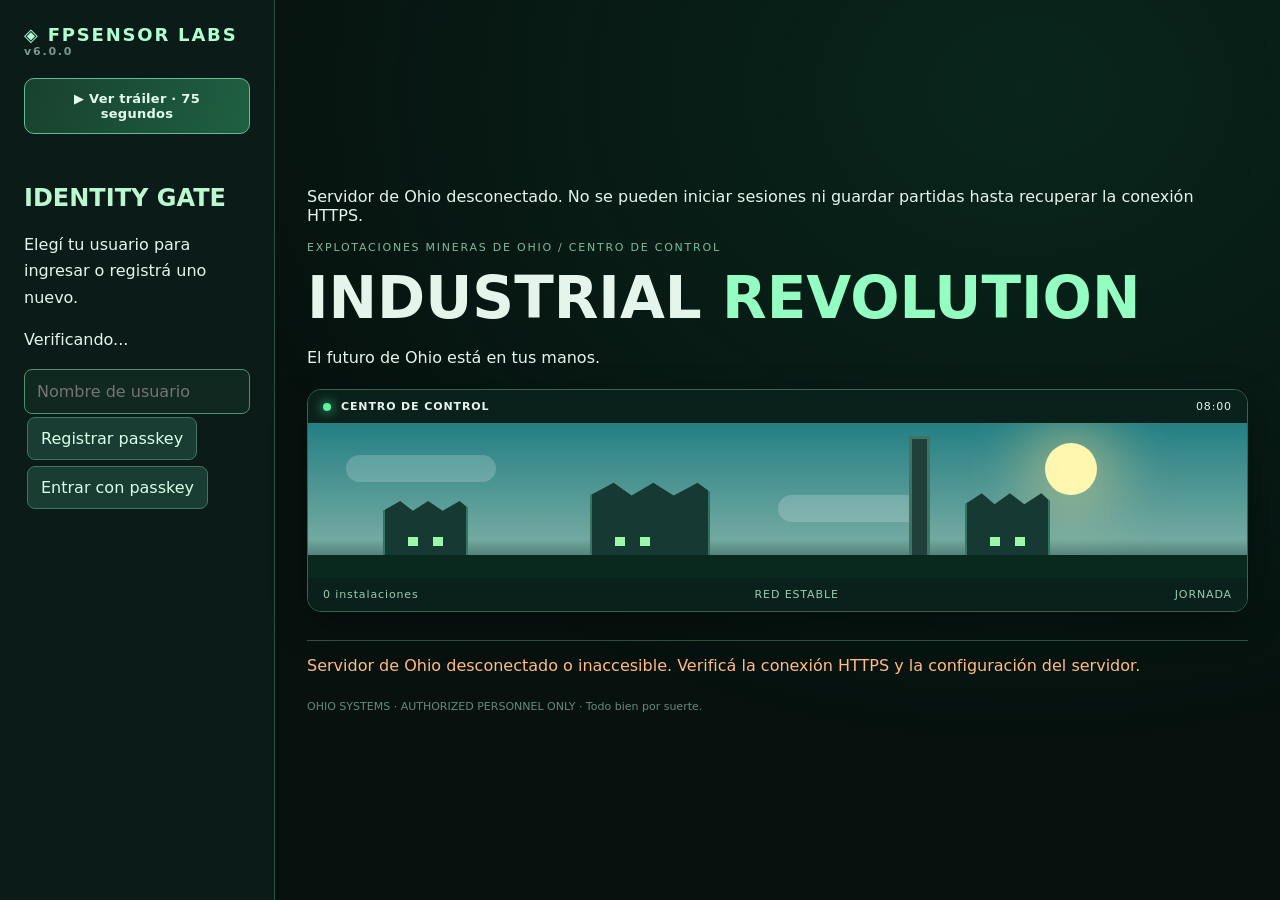
==== assets/index.html @ 799fb661 "web: initial Ohio Ascension GitHub Pages deployment" ====
<!doctype html><html lang="es"><head><meta charset="utf-8"><meta name="viewport" content="width=device-width,initial-scale=1"><title>Operation Ohio · Industrial Revolution</title><link rel="stylesheet" href="/assets/style.css"><link rel="stylesheet" href="/assets/mobile.css"><link rel="icon" href="/assets/favicon.svg" type="image/svg+xml"><link rel="manifest" href="/assets/manifest.webmanifest"><meta name="theme-color" content="#0b1c18"></head><body><header id="mobile-topbar" class="mobile-only"><strong>◈ OHIO</strong><span id="mobile-clock">08:00</span><button type="button" id="mobile-menu-toggle" aria-controls="mobile-drawer" aria-expanded="false">☰ Panel</button></header><div id="mobile-drawer-backdrop" hidden></div><div id="ohio-atmosphere" aria-hidden="true"></div><div class="shell"><aside id="mobile-drawer"><div class="logo">◈ <span id="lab-name" class="lab-name">FPSENSOR LABS</span> <span class="lab-version">v6.0.0</span></div><div class="welcome-actions"><a class="trailer-link" href="/demo">▶ Ver tráiler · 75 segundos</a></div><div id="auth"><h2>IDENTITY GATE</h2><p class="auth-help">Elegí tu usuario para ingresar o registrá uno nuevo.</p><p id="authInfo">Verificando...</p><input id="username" placeholder="Nombre de usuario" autocomplete="username" maxlength="40"><button id="register">Registrar passkey</button><button id="login">Entrar con passkey</button></div><section id="sidebar" hidden><div class="mobile-account-actions"><a href="/demo">▶ Ver tráiler</a></div><h3>ESTADO DE LA COLONIA</h3><div id="stats"></div><h3>RED ELÉCTRICA</h3><div class="meter"><div id="powerFill"></div></div><p id="power"></p><h3>CONTROL DE OPERACIONES</h3><button class="full" id="audio-toggle" type="button">Activar música</button><label class="audio-label" for="music-volume">Volumen de música <output id="music-volume-value">50%</output></label><input id="music-volume" type="range" min="0" max="100" value="50" step="1" aria-label="Volumen de música"><button class="full" data-action="rest">Descansar · 90 créditos</button><button class="full" id="restart">Reiniciar campaña</button><div class="micro">Partidas JSON firmadas · SQLite para autenticación · sesión protegida por passkey</div><button id="mobile-logout" class="danger-logout" type="button">Cerrar sesión</button></section><button id="logout" class="desktop-logout danger-logout" type="button" hidden>Cerrar sesión</button></aside><main id="main"><div id="server-connection-banner" role="alert" hidden>Servidor de Ohio desconectado. No se pueden iniciar sesiones ni guardar partidas hasta recuperar la conexión HTTPS.</div><section id="mobile-resource-strip" class="mobile-only" aria-label="Recursos principales"><div><small>CRÉDITOS</small><strong id="m-credits">—</strong></div><div><small>MADERA</small><strong id="m-wood">—</strong></div><div><small>MINERAL</small><strong id="m-ore">—</strong></div></section><div class="hero"><div class="eyebrow">EXPLOTACIONES MINERAS DE OHIO / CENTRO DE CONTROL</div><h1>INDUSTRIAL <em>REVOLUTION</em></h1><p id="summary">El futuro de Ohio está en tus manos.</p><div id="live-console"></div></div><div id="game" hidden><nav class="tabs"><button data-tab="map" class="active">Mapa</button><button data-tab="operations">Operaciones</button><button data-tab="projects">Construcción</button><button data-tab="contracts">Contratos</button><button data-tab="environment">Medioambiente</button><button data-tab="world">Red mundial</button><button data-tab="space">Espacio</button><button data-tab="enterprise">Empresa y Justicia</button><button data-tab="energy">Energía v6</button><button data-tab="logs">Registro</button></nav><div id="event"></div><div class="view" id="map"></div><div class="view" id="operations" hidden></div><div class="view" id="projects" hidden></div><div class="view" id="contracts" hidden></div><div class="view" id="environment" hidden></div><div class="view" id="world" hidden></div><div class="view" id="space" hidden></div><div class="view" id="enterprise" hidden></div><div class="view" id="energy" hidden></div><div class="view" id="logs" hidden></div></div><div id="message" role="status" aria-live="polite"></div><footer>OHIO SYSTEMS · AUTHORIZED PERSONNEL ONLY · Todo bien por suerte.</footer></main></div><nav id="mobile-bottom-nav" class="mobile-only" aria-label="Navegación móvil" hidden><button type="button" data-mobile-tab="map">⌖<span>Mapa</span></button><button type="button" data-mobile-tab="projects">▤<span>Industria</span></button><button type="button" data-mobile-tab="energy">ϟ<span>Energía</span></button><button type="button" data-mobile-tab="space">✦<span>Espacio</span></button><button type="button" id="mobile-more">☷<span>Más</span></button></nav><script src="/assets/views/world.js" defer></script><script src="/assets/views/space.js" defer></script><script src="/assets/views/enterprise.js" defer></script><script src="/assets/views/energy.js" defer></script><script src="/assets/audio.js" defer></script><script src="/assets/ambience.js" defer></script><script src="/assets/render.js" defer></script><script src="/assets/progression.js" defer></script><script src="/assets/mobile.js" defer></script><script src="/assets/ohio-config.js" defer></script><script src="/assets/app.js" defer></script><script src="/assets/pwa.js" defer></script></body></html>
---- assets/style.css ----
:root{font-family:Consolas,"Cascadia Code",system-ui,sans-serif;color:#e6f5ec;background:#07120f}*{box-sizing:border-box}body{margin:0}.shell{min-height:100vh;display:grid;grid-template-columns:275px minmax(0,1fr)}aside{background:#0b1c18;border-right:1px solid #2c5042;padding:24px;display:flex;flex-direction:column;gap:16px}.logo{font-size:18px;color:#afffd2;font-weight:800;letter-spacing:.1em}.logo span{display:block;font-size:11px;color:#749b8d}.micro,footer{font-size:11px;color:#648a7b;margin-top:20px}main{padding:32px;max-width:1450px;width:100%;margin:auto}.hero{border-bottom:1px solid #315442;padding:16px 0 28px}.eyebrow{font-size:11px;letter-spacing:.16em;color:#7abc9b}h1{font-size:clamp(30px,5vw,58px);line-height:1.05;margin:14px 0}h1 em{font-style:normal;color:#94fec2}h2{color:#bbf8d1}h3{font-size:12px;letter-spacing:.12em;color:#7db89b;margin:18px 0 10px}p{line-height:1.65}button,input{font:inherit}button{background:#193d32;color:#d8ffe8;border:1px solid #407760;border-radius:8px;padding:11px 13px;cursor:pointer;margin:3px}button:hover{background:#2b5b47}button:disabled{opacity:.38;cursor:not-allowed}input{padding:12px;color:white;background:#102820;border:1px solid #4d9270;border-radius:8px;width:100%}.full{width:100%;text-align:left}.tabs{display:flex;gap:5px;flex-wrap:wrap;margin:20px 0}.tabs button.active{background:#429168;color:#08180f}.grid{display:grid;grid-template-columns:repeat(auto-fit,minmax(230px,1fr));gap:14px}.card{background:#0c221b;border:1px solid #2a5541;border-radius:12px;padding:18px}.card h2{font-size:17px;margin:0 0 9px}.card p{font-size:13px;color:#accbb8}.card .meta{font-size:12px;color:#89b5a0}.card button{display:block;width:100%;margin:12px 0 0}.locked{opacity:.5}.pill{display:inline-block;border:1px solid #477b5e;padding:4px 8px;margin:4px;border-radius:6px;font-size:12px}.meter{height:12px;background:#2f3033;border-radius:8px;overflow:hidden}.meter div{height:100%;background:#75d5a0;width:0}.stat{display:flex;justify-content:space-between;border-bottom:1px dotted #3b5b4b;padding:7px 0;font-size:13px}.stat strong{color:#baffd5}.event{background:linear-gradient(135deg,#352319,#131d1a);border:1px solid #a47341;border-radius:12px;padding:20px;margin:18px 0}.event h2{color:#ffd193}.event button{border-color:#b48c57;background:#443020}#message{color:#ffbc83;min-height:24px;margin:15px 0}.log{padding:8px 12px;border-left:2px solid #518a69;margin:7px 0;background:#10251d;font-size:13px}.select{font-weight:bold;color:#98ffc1}@media(max-width:800px){.shell{display:block}aside{border-right:none;border-bottom:1px solid #2c5042}main{padding:17px}}

/* Ohio world atmosphere: fixed number of purely decorative elements. */
body{transition:background-color 1.5s ease}
#ohio-atmosphere{position:fixed;inset:0;z-index:-1;pointer-events:none;background:radial-gradient(ellipse at 80% 10%,rgba(16,100,69,.24),transparent 57%);transition:background 2s}
:root[data-phase="night"] #ohio-atmosphere{background:radial-gradient(ellipse at 78% 8%,rgba(35,57,107,.34),transparent 62%)}
:root[data-phase="dusk"] #ohio-atmosphere{background:radial-gradient(ellipse at 80% 9%,rgba(193,95,34,.2),transparent 60%)}
:root[data-phase="dawn"] #ohio-atmosphere{background:radial-gradient(ellipse at 80% 9%,rgba(130,116,65,.22),transparent 60%)}
.hero{position:relative}
#live-console{border:1px solid #39654b;border-radius:14px;margin-top:18px;overflow:hidden;background:#081a16;box-shadow:0 12px 36px #0005}
.live-heading,.live-readouts{display:flex;align-items:center;justify-content:space-between;gap:10px;padding:10px 15px;font-size:11px;letter-spacing:.08em;background:#0a201a}
.live-heading b{flex:1}.signal{width:8px;height:8px;background:#5df4a0;border-radius:50%;box-shadow:0 0 12px #5df4a0;animation:signalPulse 2.8s infinite}
@keyframes signalPulse{50%{opacity:.45;box-shadow:0 0 2px #5df4a0}}
.industrial-sky{position:relative;height:155px;overflow:hidden;background:linear-gradient(180deg,#247f84,#72a9a0 75%,#254b41);transition:background 1.6s}
:root[data-phase="night"] .industrial-sky{background:linear-gradient(180deg,#061229,#12304c 75%,#152a33)}
:root[data-phase="dusk"] .industrial-sky{background:linear-gradient(180deg,#42446f,#c17c53 75%,#394136)}
:root[data-phase="dawn"] .industrial-sky{background:linear-gradient(180deg,#344d70,#ac9e78 75%,#364b41)}
.sun,.moon{position:absolute;right:16%;top:13%;width:52px;height:52px;border-radius:50%;background:#fff7af;box-shadow:0 0 60px 22px #ffdf8a70;transition:opacity 1.5s,transform 1.5s}
.moon{background:#dbe9ff;box-shadow:0 0 30px #b6ceef65;opacity:0;transform:translateY(45px)}
:root[data-phase="night"] .sun{opacity:0;transform:translateY(50px)}
:root[data-phase="night"] .moon{opacity:1;transform:translateY(0)}
.cloud{position:absolute;width:150px;height:27px;border-radius:40px;background:#ffffff30;top:32px;animation:cloudDrift 32s linear infinite}
.cloud-a{left:4%}.cloud-b{left:50%;top:72px;animation-duration:43s}
@keyframes cloudDrift{50%{transform:translateX(85px)}}
.terrain{position:absolute;bottom:0;width:100%;height:23px;background:#09291f}
.plant{position:absolute;bottom:17px;width:85px;height:69px;background:#163a33;border:2px solid #367563;clip-path:polygon(0 27%,20% 13%,35% 27%,53% 13%,70% 27%,90% 13%,100% 23%,100% 100%,0 100%)}
.plant i{position:absolute;bottom:13px;left:23px;width:10px;height:9px;background:#9af8a9;box-shadow:25px 0 #9af8a9}
.p1{left:8%}.p2{left:30%;height:90px;width:120px}.p3{right:21%;height:78px}
:root[data-phase="night"] .plant i{background:#ffe2a2;box-shadow:25px 0 #ffe2a2}
.stack{position:absolute;bottom:18px;left:64%;height:124px;width:21px;background:#214039;border:3px solid #3e7465}
.smoke{position:absolute;bottom:139px;left:64%;height:15px;width:21px;background:#d7e8e675;border-radius:50%;filter:blur(5px);opacity:var(--factory-intensity,0);animation:smokeRise 4s linear infinite}
@keyframes smokeRise{to{transform:translate(45px,-80px) scale(3);opacity:0}}
.crane{position:absolute;bottom:40px;right:7%;width:8px;height:104px;background:#a98c59;opacity:var(--factory-intensity,0)}
.crane:before{content:"";position:absolute;top:4px;right:-8px;width:110px;height:5px;background:#c7a569;transform-origin:right;animation:craneMove 10s ease-in-out infinite alternate}
@keyframes craneMove{to{transform:rotate(-7deg)}}
.live-readouts{flex-wrap:wrap;color:#97ccb1}
#live-console:not(.industrial-active) .smoke,#live-console:not(.industrial-active) .crane{animation-play-state:paused;opacity:0}
#live-console.has-outage{border-color:#ed925d;box-shadow:0 0 0 1px #ed925d80,0 0 30px #ec703533}
#live-console.has-outage .signal{background:#ff745a;box-shadow:0 0 14px #ff745a;animation:alertBlink .7s infinite}
#live-console.has-outage .plant i{animation:alertBlink 1.3s steps(2,end) infinite}
@keyframes alertBlink{50%{opacity:.08}}
.ohio-toast{position:fixed;bottom:24px;right:24px;z-index:30;max-width:min(420px,calc(100vw - 48px));background:#12372b;border:1px solid #4f9d78;color:#d6ffe7;padding:15px 18px;border-radius:12px;box-shadow:0 18px 50px #0009;opacity:0;transform:translateY(18px);pointer-events:none;transition:opacity .25s,transform .25s;font-size:13px}
.ohio-toast.visible{opacity:1;transform:translateY(0)}
.ohio-toast.emergency{background:#3d211c;border-color:#ed925d;color:#ffe2d1}
.tabs button{transition:transform .17s,background .22s,border-color .22s}.tabs button:hover:not(:disabled){transform:translateY(-2px)}
.card{transition:border-color .2s,transform .2s,box-shadow .2s}
.card:hover{border-color:#4d9270;transform:translateY(-2px);box-shadow:0 12px 27px #0004}
button:active:not(:disabled){transform:scale(.97)}
.view:not([hidden])>.grid,.view:not([hidden])>.card{animation:riseIn .35s ease both}
@keyframes riseIn{from{opacity:.4;transform:translateY(9px)}to{opacity:1;transform:none}}
@media(prefers-reduced-motion:reduce){*,*::before,*::after{animation-duration:.01ms!important;animation-iteration-count:1!important;transition-duration:.01ms!important}}
@media(max-width:800px){.industrial-sky{height:115px}.live-readouts{font-size:10px}.ohio-toast{bottom:12px;right:12px}}

/* Guided showcase shares normal game UI; emphasis never alters gameplay. */
.demo-focus{outline:2px solid #a6ffca!important;outline-offset:2px;box-shadow:0 0 34px #58f2a653!important;animation:demoFocus .8s ease both}
@keyframes demoFocus{0%{filter:brightness(1);transform:scale(.985)}50%{filter:brightness(1.28);transform:scale(1.018)}100%{filter:brightness(1.07);transform:scale(1)}}

/* State-aware emergency palette: mild deficits amber, major deficits red. */
:root[data-severity="warning"]{--alert-accent:#f3a849}
:root[data-severity="critical"]{--alert-accent:#ed4858}
:root[data-severity="warning"] aside,:root[data-severity="warning"] .hero,:root[data-severity="warning"] #live-console{border-color:#bc7f38}
:root[data-severity="critical"] aside,:root[data-severity="critical"] .hero,:root[data-severity="critical"] #live-console{border-color:#b83342}
:root[data-severity="warning"] .logo,:root[data-severity="warning"] h1 em,:root[data-severity="warning"] .tabs button.active,:root[data-severity="warning"] .signal{color:#ffc06f}
:root[data-severity="critical"] .logo,:root[data-severity="critical"] h1 em,:root[data-severity="critical"] .tabs button.active,:root[data-severity="critical"] .signal{color:#ff8390}
:root[data-severity="warning"] .tabs button.active{background:#955c21;color:#fff}
:root[data-severity="critical"] .tabs button.active{background:#922a3d;color:#fff}
:root[data-severity="warning"] #ohio-atmosphere{background:radial-gradient(ellipse at 80% 10%,#b4773038,transparent 65%)}
:root[data-severity="critical"] #ohio-atmosphere{background:radial-gradient(ellipse at 80% 10%,#bd253d44,transparent 65%)}
:root[data-severity="critical"] .live-heading{background:#401820}
:root[data-severity="warning"] .live-heading{background:#402b17}
:root[data-severity="critical"] #live-console .industrial-sky{filter:sepia(.45) hue-rotate(290deg)}
:root[data-severity="warning"] #live-console .industrial-sky{filter:sepia(.4)}

/* Independent music fader, keyboard-accessible and compact. */
.audio-label{display:flex;justify-content:space-between;align-items:center;font-size:12px;color:#9fd9b7;margin:0 3px}
#music-volume{width:100%;max-width:100%;height:6px;padding:0;margin:10px 0 15px;accent-color:#7df4ae;cursor:pointer;background:transparent}

/* Mobile-first layout for installable Ohio PWA. */
@media(max-width:700px){.shell{display:flex;flex-direction:column;min-width:0}aside{width:100%;padding:12px 15px;gap:8px}main{min-width:0;max-width:100%;padding:12px 14px}.hero{padding:5px 0 15px}.hero h1{font-size:clamp(27px,8vw,44px)}.tabs{flex-wrap:nowrap;overflow-x:auto;scrollbar-width:none;padding-bottom:7px;overscroll-behavior-x:contain}.tabs::-webkit-scrollbar{display:none}.tabs button{flex:none;white-space:nowrap;font-size:12px;padding:10px 11px}.grid{grid-template-columns:minmax(0,1fr)}.card{padding:13px;overflow-wrap:anywhere}button{touch-action:manipulation;min-height:42px}.logo span{display:inline;margin-left:6px}#sidebar{display:grid;grid-template-columns:repeat(2,minmax(0,1fr));gap:6px 12px}#sidebar h3{grid-column:1/-1;margin:6px 0}#stats,#power,.meter,.audio-label,#music-volume,.micro{grid-column:1/-1}#sidebar .full{width:100%}}

/* Never reveal signed-in control containers just because a mobile display rule wins specificity. */
[hidden]{display:none!important}
.welcome-actions{margin:4px 0 14px}
.trailer-link{display:block;padding:12px 14px;border:1px solid #62bd92;border-radius:10px;background:linear-gradient(110deg,#18412e,#1f6042);color:#e4ffee;font-size:13px;font-weight:750;letter-spacing:.02em;text-decoration:none;text-align:center}
.trailer-link:hover,.trailer-link:focus-visible{background:#2f7652;outline:2px solid #93f7c0;outline-offset:2px}
@media(max-width:700px){
 .shell{gap:0}
 aside{padding:14px 18px}
 .logo{font-size:17px}
 .welcome-actions{margin:7px 0}
 #auth{display:grid;gap:9px;grid-template-columns:minmax(0,1fr) minmax(0,1fr)}
 #auth h2,#auth p,#auth input{grid-column:1/-1}
 #auth h2{font-size:17px;margin:8px 0 0}
 #auth p{font-size:13px;margin:0}
 #auth button{margin:0;width:100%;font-size:12px;padding:8px}
 #auth input{font-size:14px}
 #sidebar{grid-template-columns:repeat(2,minmax(0,1fr));gap:5px 9px}
 #sidebar .stat{font-size:11px;padding:5px 0}
 #sidebar h3{font-size:10px;letter-spacing:.06em}
 #sidebar .full{font-size:12px;padding:9px 8px}
 .hero h1{font-size:clamp(27px,8vw,42px)}
 .industrial-sky{height:110px}
}


/* Discovery is consistent across both interfaces; the server alone enforces requirements. */
.ohio-discovery-hidden{display:none!important}
.ohio-next-stage{display:flex;flex-direction:column;gap:5px;background:#103227;border:1px dashed #4e896b;color:#b9f2ce;padding:14px 17px;border-radius:12px;margin:18px 0 22px;line-height:1.5}
.ohio-next-stage strong{font-size:13px;letter-spacing:.04em;color:#a4ffd0}
.ohio-next-stage span{font-size:12px;color:#a7ceba}
@media(max-width:700px){.ohio-next-stage{padding:11px 13px;margin:10px 0 17px}}

/* Signed-in identity, visually clean account header and intentionally destructive logout. */
.logo .lab-name{display:inline;font-size:inherit;font-weight:inherit;color:inherit;letter-spacing:inherit}
.logo .lab-version{display:block;font-size:11px;color:#749b8d}
#auth[hidden]{display:none!important}
.danger-logout{background:#481e24!important;border:1px solid #d36a73!important;color:#ffe1e2!important;font-weight:700;cursor:pointer;transition:background .2s,border-color .2s}
.danger-logout:hover,.danger-logout:focus-visible{background:#7a2933!important;border-color:#ff949e!important;outline-offset:2px}
.desktop-logout:not([hidden]){display:block;width:100%;margin-top:auto;min-height:42px}
@media(min-width:701px){#mobile-logout{display:none!important}}


/* Shared incident inbox: visible and actionable on desktop and mobile. */
.ohio-incident-inbox{border:1px solid #bd8240;background:#261d15;border-radius:13px;padding:16px 18px;margin:15px 0 24px}
.ohio-incident-inbox h2{margin:0 0 8px;font-size:17px;color:#ffd39b}
.ohio-incident-inbox>.meta,.ohio-incident-inbox>p{color:#e4c9a6;font-size:12px;line-height:1.6}
.ohio-incident{margin-top:12px;padding:12px;border:1px solid #87623b;border-radius:10px;background:#241a16}
.ohio-incident strong{font-size:13px;color:#ffddab}
.ohio-incident p{font-size:13px;color:#eee0cb;margin:7px 0}
.ohio-incident .meta{font-size:11px;color:#d8ae78}
@media(max-width:700px){.ohio-incident-inbox{padding:12px;margin:10px 0 17px}.ohio-incident-inbox h2{font-size:15px}}
---- assets/mobile.css ----
/* Mobile-only presentation layer. Desktop rules remain unchanged. */
.mobile-only{display:none!important}
@media(max-width:700px){
 body{padding-top:58px;padding-bottom:76px}
 .mobile-only{display:flex!important}
 #mobile-topbar{position:fixed;top:0;left:0;right:0;height:58px;z-index:50;align-items:center;gap:12px;justify-content:space-between;padding:0 14px;background:#092018;border-bottom:1px solid #396e51;color:#b9ffda}
 #mobile-topbar strong{font-size:18px;letter-spacing:.08em}
 #mobile-clock{font-variant-numeric:tabular-nums;font-size:14px;color:#9ad3b0}
 #mobile-menu-toggle{padding:8px 10px;min-height:37px;font-size:12px}
 .shell{display:block!important}
 .shell>main{margin:0!important;max-width:100%!important;padding:12px 15px!important;width:100%}
 .shell>aside{position:fixed;top:58px;bottom:76px;left:0;width:min(87vw,340px);max-height:calc(100dvh - 134px);overflow-y:auto;z-index:48;display:block!important;transform:translateX(-105%);transition:transform .23s ease;background:#0b211a;border-right:1px solid #4b9870;box-shadow:15px 0 35px #0007}
 body.mobile-drawer-open .shell>aside{transform:translateX(0)}
 #mobile-drawer-backdrop:not([hidden]){display:block!important;position:fixed;inset:58px 0 76px;background:#0009;z-index:47}
 #mobile-resource-strip{display:grid!important;grid-template-columns:repeat(3,minmax(0,1fr));gap:7px;margin-bottom:12px}
 #mobile-resource-strip>div{background:#123b2b;border:1px solid #35684d;border-radius:10px;padding:9px 7px;min-width:0;display:flex;flex-direction:column;gap:3px}
 #mobile-resource-strip small{font-size:9px;letter-spacing:.055em;color:#83bda0}
 #mobile-resource-strip strong{font-size:clamp(12px,3.8vw,17px);color:#dbffe7;overflow:hidden;text-overflow:ellipsis;font-variant-numeric:tabular-nums}
 #mobile-bottom-nav:not([hidden]){position:fixed;bottom:0;left:0;right:0;height:76px;z-index:45;display:grid!important;grid-template-columns:repeat(5,minmax(0,1fr));padding:6px 4px max(6px,env(safe-area-inset-bottom));background:#0b211a;border-top:1px solid #407755}
 #mobile-bottom-nav button{margin:0 2px;padding:6px 1px;min-width:0;min-height:48px;display:flex;flex-direction:column;gap:3px;align-items:center;justify-content:center;background:transparent;border:0;font-size:22px;color:#a7d6b8;border-radius:9px}
 #mobile-bottom-nav button span{font-size:10px}
 #mobile-bottom-nav button.active{background:#22533b;color:#b7ffce}
 .hero{padding-top:1px}
 .hero .eyebrow{font-size:9px}
 .hero h1{font-size:clamp(25px,7vw,36px)}
 #sidebar{display:grid!important}
 #sidebar[hidden]{display:none!important}
 .tabs{display:none}
 .view:not([hidden]){margin-top:15px}
 .card{border-radius:13px}
}
@media(prefers-reduced-motion:reduce){.shell>aside{transition:none!important}}

@media(max-width:700px){
 body:not(.mobile-logged-in){padding-bottom:0}
 body:not(.mobile-logged-in) .shell>aside{position:relative;top:auto;bottom:auto;left:auto;width:100%;max-height:none;overflow:visible;transform:none;border:0;box-shadow:none;padding:14px 18px}
 body:not(.mobile-logged-in) .shell>main{padding:12px 15px!important}
 body:not(.mobile-logged-in) #mobile-menu-toggle{display:none}
 body:not(.mobile-logged-in) #mobile-resource-strip{display:none!important}
 body:not(.mobile-logged-in) #mobile-bottom-nav{display:none!important}
 body.mobile-logged-in #auth,body.mobile-logged-in .welcome-actions{display:none!important}
}

/* Progressive mobile onboarding only; desktop content remains complete. */
@media(max-width:700px){
 .mobile-progress-locked{display:none!important}
 #mobile-bottom-nav button[hidden],#mobile-tab-list button[hidden]{display:none!important}
 #mobile-bottom-nav{grid-template-columns:repeat(5,minmax(0,1fr));}
 #mobile-bottom-nav:has(button[hidden]){grid-template-columns:repeat(4,minmax(0,1fr));}
 .mobile-next-stage{background:#123529;border:1px dashed #508467;border-radius:12px;padding:12px 14px;margin:10px 0 17px;color:#9fe3bd;font-size:12px;line-height:1.5}
 .mobile-account-actions{display:grid;gap:8px;margin:8px 0 14px}
 .mobile-account-actions a,.mobile-account-actions button{display:block;width:100%;text-align:center;background:#1c4d37;border:1px solid #5c9d78;color:#d7ffea;padding:11px;border-radius:9px;font-size:13px;text-decoration:none}
 body:not(.mobile-logged-in) .mobile-account-actions{display:none}
}
@media(min-width:701px){.mobile-account-actions{display:none}}

/* Evenly distribute only unlocked bottom actions, no empty columns. */
@media(max-width:700px){#mobile-bottom-nav:not([hidden]){display:flex!important;justify-content:space-around}#mobile-bottom-nav button:not(.ohio-discovery-hidden){flex:1 1 0;max-width:28%}}

@media(max-width:700px){
 .desktop-logout{display:none!important}
 body.mobile-logged-in #mobile-drawer{display:flex!important;flex-direction:column}
 #mobile-logout{display:block!important;width:100%;flex-shrink:0;margin-top:22px;margin-bottom:16px;padding:13px}
 body:not(.mobile-logged-in) #mobile-logout{display:none!important}
}
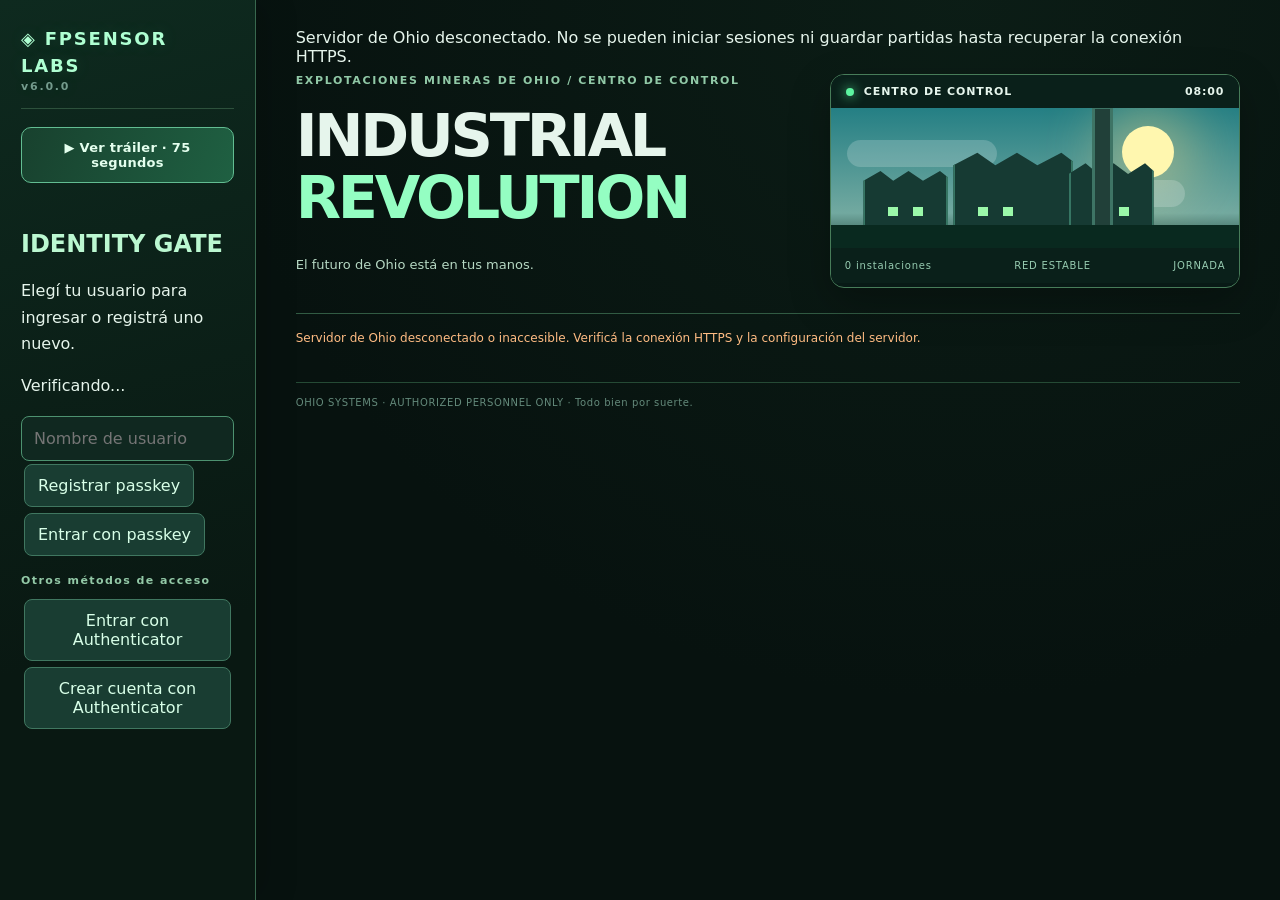
==== commit 25ebd8cb: "web: deploy Ohio frontend" ====
--- a/assets/index.html
+++ b/assets/index.html
@@ -1 +1 @@
-<!doctype html><html lang="es"><head><meta charset="utf-8"><meta name="viewport" content="width=device-width,initial-scale=1"><title>Operation Ohio · Industrial Revolution</title><link rel="stylesheet" href="/assets/style.css"><link rel="stylesheet" href="/assets/mobile.css"><link rel="icon" href="/assets/favicon.svg" type="image/svg+xml"><link rel="manifest" href="/assets/manifest.webmanifest"><meta name="theme-color" content="#0b1c18"></head><body><header id="mobile-topbar" class="mobile-only"><strong>◈ OHIO</strong><span id="mobile-clock">08:00</span><button type="button" id="mobile-menu-toggle" aria-controls="mobile-drawer" aria-expanded="false">☰ Panel</button></header><div id="mobile-drawer-backdrop" hidden></div><div id="ohio-atmosphere" aria-hidden="true"></div><div class="shell"><aside id="mobile-drawer"><div class="logo">◈ <span id="lab-name" class="lab-name">FPSENSOR LABS</span> <span class="lab-version">v6.0.0</span></div><div class="welcome-actions"><a class="trailer-link" href="/demo">▶ Ver tráiler · 75 segundos</a></div><div id="auth"><h2>IDENTITY GATE</h2><p class="auth-help">Elegí tu usuario para ingresar o registrá uno nuevo.</p><p id="authInfo">Verificando...</p><input id="username" placeholder="Nombre de usuario" autocomplete="username" maxlength="40"><button id="register">Registrar passkey</button><button id="login">Entrar con passkey</button></div><section id="sidebar" hidden><div class="mobile-account-actions"><a href="/demo">▶ Ver tráiler</a></div><h3>ESTADO DE LA COLONIA</h3><div id="stats"></div><h3>RED ELÉCTRICA</h3><div class="meter"><div id="powerFill"></div></div><p id="power"></p><h3>CONTROL DE OPERACIONES</h3><button class="full" id="audio-toggle" type="button">Activar música</button><label class="audio-label" for="music-volume">Volumen de música <output id="music-volume-value">50%</output></label><input id="music-volume" type="range" min="0" max="100" value="50" step="1" aria-label="Volumen de música"><button class="full" data-action="rest">Descansar · 90 créditos</button><button class="full" id="restart">Reiniciar campaña</button><div class="micro">Partidas JSON firmadas · SQLite para autenticación · sesión protegida por passkey</div><button id="mobile-logout" class="danger-logout" type="button">Cerrar sesión</button></section><button id="logout" class="desktop-logout danger-logout" type="button" hidden>Cerrar sesión</button></aside><main id="main"><div id="server-connection-banner" role="alert" hidden>Servidor de Ohio desconectado. No se pueden iniciar sesiones ni guardar partidas hasta recuperar la conexión HTTPS.</div><section id="mobile-resource-strip" class="mobile-only" aria-label="Recursos principales"><div><small>CRÉDITOS</small><strong id="m-credits">—</strong></div><div><small>MADERA</small><strong id="m-wood">—</strong></div><div><small>MINERAL</small><strong id="m-ore">—</strong></div></section><div class="hero"><div class="eyebrow">EXPLOTACIONES MINERAS DE OHIO / CENTRO DE CONTROL</div><h1>INDUSTRIAL <em>REVOLUTION</em></h1><p id="summary">El futuro de Ohio está en tus manos.</p><div id="live-console"></div></div><div id="game" hidden><nav class="tabs"><button data-tab="map" class="active">Mapa</button><button data-tab="operations">Operaciones</button><button data-tab="projects">Construcción</button><button data-tab="contracts">Contratos</button><button data-tab="environment">Medioambiente</button><button data-tab="world">Red mundial</button><button data-tab="space">Espacio</button><button data-tab="enterprise">Empresa y Justicia</button><button data-tab="energy">Energía v6</button><button data-tab="logs">Registro</button></nav><div id="event"></div><div class="view" id="map"></div><div class="view" id="operations" hidden></div><div class="view" id="projects" hidden></div><div class="view" id="contracts" hidden></div><div class="view" id="environment" hidden></div><div class="view" id="world" hidden></div><div class="view" id="space" hidden></div><div class="view" id="enterprise" hidden></div><div class="view" id="energy" hidden></div><div class="view" id="logs" hidden></div></div><div id="message" role="status" aria-live="polite"></div><footer>OHIO SYSTEMS · AUTHORIZED PERSONNEL ONLY · Todo bien por suerte.</footer></main></div><nav id="mobile-bottom-nav" class="mobile-only" aria-label="Navegación móvil" hidden><button type="button" data-mobile-tab="map">⌖<span>Mapa</span></button><button type="button" data-mobile-tab="projects">▤<span>Industria</span></button><button type="button" data-mobile-tab="energy">ϟ<span>Energía</span></button><button type="button" data-mobile-tab="space">✦<span>Espacio</span></button><button type="button" id="mobile-more">☷<span>Más</span></button></nav><script src="/assets/views/world.js" defer></script><script src="/assets/views/space.js" defer></script><script src="/assets/views/enterprise.js" defer></script><script src="/assets/views/energy.js" defer></script><script src="/assets/audio.js" defer></script><script src="/assets/ambience.js" defer></script><script src="/assets/render.js" defer></script><script src="/assets/progression.js" defer></script><script src="/assets/mobile.js" defer></script><script src="/assets/ohio-config.js" defer></script><script src="/assets/app.js" defer></script><script src="/assets/pwa.js" defer></script></body></html>+<!doctype html><html lang="es"><head><meta charset="utf-8"><meta name="viewport" content="width=device-width,initial-scale=1"><title>Operation Ohio · Industrial Revolution</title><link rel="stylesheet" href="/assets/style.css"><link rel="stylesheet" href="/assets/desktop.css"><link rel="stylesheet" href="/assets/mobile.css"><link rel="icon" href="/assets/favicon.svg" type="image/svg+xml"><link rel="manifest" href="/assets/manifest.webmanifest"><meta name="theme-color" content="#0b1c18"></head><body><header id="mobile-topbar" class="mobile-only"><strong>◈ OHIO</strong><span id="mobile-clock">08:00</span><button type="button" id="mobile-menu-toggle" aria-controls="mobile-drawer" aria-expanded="false">☰ Panel</button></header><div id="mobile-drawer-backdrop" hidden></div><div id="ohio-atmosphere" aria-hidden="true"></div><div class="shell"><aside id="mobile-drawer"><div class="logo">◈ <span id="lab-name" class="lab-name">FPSENSOR LABS</span> <span class="lab-version">v6.0.0</span></div><div class="welcome-actions"><a class="trailer-link" href="/demo">▶ Ver tráiler · 75 segundos</a></div><div id="auth"><h2>IDENTITY GATE</h2><p class="auth-help">Elegí tu usuario para ingresar o registrá uno nuevo.</p><p id="authInfo">Verificando...</p><input id="username" placeholder="Nombre de usuario" autocomplete="username" maxlength="40"><button id="register">Registrar passkey</button><button id="login">Entrar con passkey</button></div><section id="sidebar" hidden><div class="mobile-account-actions"><a href="/demo">▶ Ver tráiler</a></div><h3>ESTADO DE LA COLONIA</h3><div id="stats"></div><h3>RED ELÉCTRICA</h3><div class="meter"><div id="powerFill"></div></div><p id="power"></p><h3>CONTROL DE OPERACIONES</h3><button class="full" id="audio-toggle" type="button">Activar música</button><label class="audio-label" for="music-volume">Volumen de música <output id="music-volume-value">50%</output></label><input id="music-volume" type="range" min="0" max="100" value="50" step="1" aria-label="Volumen de música"><button class="full" data-action="rest">Descansar · 90 créditos</button><button class="full" id="restart">Reiniciar campaña</button><div class="micro">Partidas JSON firmadas · SQLite para autenticación · sesión protegida por passkey</div><button id="mobile-logout" class="danger-logout" type="button">Cerrar sesión</button></section><button id="logout" class="desktop-logout danger-logout" type="button" hidden>Cerrar sesión</button></aside><main id="main"><div id="server-connection-banner" role="alert" hidden>Servidor de Ohio desconectado. No se pueden iniciar sesiones ni guardar partidas hasta recuperar la conexión HTTPS.</div><section id="mobile-resource-strip" class="mobile-only" aria-label="Recursos principales"><div><small>CRÉDITOS</small><strong id="m-credits">—</strong></div><div><small>MADERA</small><strong id="m-wood">—</strong></div><div><small>MINERAL</small><strong id="m-ore">—</strong></div></section><div class="hero"><div class="eyebrow">EXPLOTACIONES MINERAS DE OHIO / CENTRO DE CONTROL</div><h1>INDUSTRIAL <em>REVOLUTION</em></h1><p id="summary">El futuro de Ohio está en tus manos.</p><div id="live-console"></div></div><div id="game" hidden><nav class="tabs"><button data-tab="map" class="active">Mapa</button><button data-tab="operations">Operaciones</button><button data-tab="projects">Construcción</button><button data-tab="contracts">Contratos</button><button data-tab="environment">Medioambiente</button><button data-tab="world">Red mundial</button><button data-tab="space">Espacio</button><button data-tab="enterprise">Empresa y Justicia</button><button data-tab="energy">Energía v6</button><button data-tab="logs">Registro</button></nav><div id="event"></div><div class="view" id="map"></div><div class="view" id="operations" hidden></div><div class="view" id="projects" hidden></div><div class="view" id="contracts" hidden></div><div class="view" id="environment" hidden></div><div class="view" id="world" hidden></div><div class="view" id="space" hidden></div><div class="view" id="enterprise" hidden></div><div class="view" id="energy" hidden></div><div class="view" id="logs" hidden></div></div><div id="message" role="status" aria-live="polite"></div><footer>OHIO SYSTEMS · AUTHORIZED PERSONNEL ONLY · Todo bien por suerte.</footer></main></div><nav id="mobile-bottom-nav" class="mobile-only" aria-label="Navegación móvil" hidden><button type="button" data-mobile-tab="map" aria-label="Mapa">⌖<span>Mapa</span></button><button type="button" data-mobile-tab="operations" aria-label="Operaciones">⚙<span>Operar</span></button><button type="button" data-mobile-tab="projects" aria-label="Construcción">▤<span>Construir</span></button><button type="button" data-mobile-tab="energy" aria-label="Red eléctrica">ϟ<span>Energía</span></button><button type="button" id="mobile-more" aria-label="Más secciones">☷<span>Más</span></button></nav><script src="/assets/views/world.js" defer></script><script src="/assets/views/space.js" defer></script><script src="/assets/views/enterprise.js" defer></script><script src="/assets/views/energy.js" defer></script><script src="/assets/audio.js" defer></script><script src="/assets/ambience.js" defer></script><script src="/assets/render.js" defer></script><script src="/assets/progression.js" defer></script><script src="/assets/mobile.js" defer></script><script src="/assets/desktop.js" defer></script><script src="/assets/ohio-config.js" defer></script><script src="/assets/app.js" defer></script><script src="/assets/pwa.js" defer></script></body></html>
--- a/assets/desktop.css
+++ b/assets/desktop.css
@@ -0,0 +1,95 @@
+/* Ohio Desktop Refinement. All design changes are scoped above 800px. */
+.desktop-only{display:none!important}
+@media(min-width:801px){
+ .desktop-only:not([hidden]){display:block!important}
+ :root{--desk-ink:#e1f9e9;--desk-muted:#99c4a9;--desk-stroke:#35664a;--desk-accent:#a0f7bb}
+ body{background:radial-gradient(ellipse at 75% 0%,#122d2066,transparent 55%),#07120f}
+ .shell{grid-template-columns:clamp(252px,20vw,294px) minmax(0,1fr);align-items:start}
+ .shell>aside{position:sticky;top:0;height:100dvh;overflow-x:hidden;overflow-y:auto;overscroll-behavior:contain;scrollbar-width:thin;scrollbar-color:#386c51 transparent;padding:25px 21px 28px;gap:14px;background:linear-gradient(165deg,#0e2a1f,#091812 70%);border-right:1px solid #38684e;box-shadow:12px 0 30px #0002}
+ .shell>aside .logo{font-size:18px;line-height:1.5;text-shadow:0 0 18px #68f6a621;padding-bottom:12px;border-bottom:1px solid #2d513c}
+ .shell>aside h3{font-size:11px;letter-spacing:.13em;color:#93c9a7;margin:15px 0 9px}
+ .shell>aside #stats{display:grid;grid-template-columns:repeat(2,minmax(0,1fr));gap:7px}
+ .shell>aside .stat{display:flex;flex-direction:column;gap:4px;min-width:0;border:1px solid #30533f;border-radius:9px;padding:9px 10px;background:#133427}
+ .shell>aside .stat span{font-size:9px;letter-spacing:.09em;color:#a7cfb8;overflow:hidden;text-overflow:ellipsis}
+ .shell>aside .stat strong{font-size:15px;font-weight:850;color:#dbffe8;font-variant-numeric:tabular-nums}
+ .shell>aside #power{margin:4px 0 10px;font-size:12px;line-height:1.45;color:#b4d3bf}
+ .shell>aside .meter{height:9px;border-radius:10px}
+ .shell>aside #audio-toggle,.shell>aside [data-action="rest"]{margin:5px 0;min-height:42px;text-align:center;border-radius:10px;font-size:12px}
+ .shell>aside #restart:not([hidden]){font-size:12px}
+ .shell>aside .micro{line-height:1.65;margin-top:13px;color:#80ab92}
+ .shell>main{width:100%;max-width:1640px;padding:28px clamp(24px,3.1vw,54px) 60px;margin:0 auto}
+ .hero{border-bottom:1px solid #315b43;padding:8px 0 25px}
+ .hero .eyebrow{letter-spacing:.15em;font-size:11px;color:#91c9a7;font-weight:700}
+ .hero h1{font-size:clamp(34px,4.6vw,65px);letter-spacing:-.055em;margin:15px 0 13px}
+ .hero #summary{color:#b6d8c3;font-size:13px;line-height:1.55}
+ #live-console{border:1px solid #477c59;box-shadow:0 15px 40px #0004}
+ #live-console .live-heading{font-size:11px;font-weight:650}
+ #live-console .live-readouts{font-size:10px}
+ #game .tabs{position:sticky;top:0;z-index:28;margin:19px 0 22px;padding:10px 12px;display:flex;flex-wrap:wrap;gap:7px;border:1px solid #39634b;border-radius:14px;background:#081e16ef;backdrop-filter:blur(14px);box-shadow:0 7px 26px #0007}
+ #game .tabs button{margin:0;padding:10px 13px;min-height:42px;border-radius:9px;border:1px solid #2d6045;background:#12372a;color:#bde4c9;font-size:12px;font-weight:700;white-space:nowrap}
+ #game .tabs button:hover:not(:disabled){background:#235b3d;border-color:#5a9b70;transform:translateY(-1px)}
+ #game .tabs button.active{background:#7bdfa1;border-color:#b2ffca;color:#082317;box-shadow:0 0 20px #6df2a533}
+ #game .tabs button:focus-visible,.shell>aside button:focus-visible{outline:2px solid #a2ffca;outline-offset:3px}
+ #game .view:not([hidden]){scroll-margin-top:105px;animation:deskReveal .28s ease both}
+ @keyframes deskReveal{from{opacity:.65;transform:translateY(9px)}to{opacity:1;transform:none}}
+ .grid{grid-template-columns:repeat(auto-fit,minmax(min(100%,270px),1fr));gap:15px}
+ .card{border:1px solid #345944;border-radius:14px;padding:19px 18px;background:linear-gradient(145deg,#102a20,#0c221b 73%);box-shadow:0 8px 25px #0002}
+ .card:hover{border-color:#5b9770;box-shadow:0 14px 34px #0004}
+ .card h2{color:#c4ffdb;font-size:17px;line-height:1.3}
+ .card p{color:#bbd9c6;font-size:13px;line-height:1.6}
+ .card .meta{color:#97c3a9;font-size:12px;line-height:1.55}
+ .card button{min-height:42px;border-radius:10px;font-size:12px;font-weight:700;transition:background .15s}
+ #event .event{padding:23px 25px;border-radius:15px;box-shadow:0 12px 27px #0004}
+ #event .event button{min-height:44px;border-radius:10px;margin:6px 6px 4px 0;font-size:12px}
+ .ohio-next-stage{border-radius:13px;margin:15px 0 19px;padding:14px 17px}
+ #message:not(:empty){font-size:12px;line-height:1.6}
+ main footer{border-top:1px solid #254a35;margin-top:29px;padding-top:14px;font-size:10px;letter-spacing:.06em}
+
+ /* First-fold cockpit: a real-time data ribbon, not a second navigation bar. */
+ #desktop-overview{margin:19px 0 14px;padding:15px 17px;border:1px solid #3d6f50;border-radius:16px;background:linear-gradient(130deg,#122f23,#0b2019);box-shadow:0 12px 27px #0002}
+ .desktop-overview-heading{display:flex;justify-content:space-between;align-items:center;gap:12px;padding-bottom:13px;margin-bottom:12px;border-bottom:1px solid #31583f}
+ .desktop-overview-heading>div{display:flex;flex-direction:column;gap:5px}
+ .desktop-eyebrow{color:#8ccba3;font-size:9px;letter-spacing:.17em;font-weight:850}
+ #desktop-colony-name{font-size:14px;font-weight:900;color:#d2ffe1;letter-spacing:.03em}
+ #desktop-search-launch{display:flex;align-items:center;gap:10px;margin:0;padding:8px 12px;border:1px solid #548966;border-radius:10px;background:#1b4e36;color:#e8fff1;font-size:12px;font-weight:700}
+ #desktop-search-launch kbd{display:inline-block;border:1px solid #4d8160;border-radius:5px;padding:4px 6px;background:#0f2b1f;color:#a8dbb8;font-size:10px}
+ .desktop-overview-grid{display:grid;grid-template-columns:repeat(4,minmax(0,1fr));gap:9px}
+ .desktop-kpi{min-width:0;display:flex;flex-direction:column;gap:6px;padding:12px 13px;border:1px solid #315942;border-radius:11px;background:#153828}
+ .desktop-kpi span{color:#9acaab;font-size:10px;font-weight:850;letter-spacing:.08em}
+ .desktop-kpi strong{color:#e6ffed;font-size:clamp(17px,2vw,26px);font-weight:900;font-variant-numeric:tabular-nums;line-height:1.1;overflow:hidden;text-overflow:ellipsis;white-space:nowrap}
+ .desktop-kpi small{font-size:10px;color:#8cb29c;white-space:nowrap;overflow:hidden;text-overflow:ellipsis}
+
+ /* Keyboard-first search palette, explicitly hidden on phones. */
+ #desktop-command:not([hidden]){position:fixed;inset:0;z-index:120;display:grid!important;place-items:start center;padding:clamp(65px,13vh,160px) 20px 20px}
+ .desktop-command-backdrop{position:absolute;inset:0;background:#010b07d9;backdrop-filter:blur(6px)}
+ .desktop-command-window{position:relative;z-index:1;width:min(620px,100%);max-height:min(70dvh,650px);overflow:hidden;display:flex;flex-direction:column;padding:10px;border:1px solid #66a27b;border-radius:17px;background:#0d261b;box-shadow:0 24px 100px #000e}
+ .desktop-command-field{display:flex;align-items:center;gap:12px;border-bottom:1px solid #3b6b4e;padding:9px 12px 14px;color:#a6f0bb;font-size:23px}
+ #desktop-command-search{flex:1;min-width:0;margin:0;padding:8px 4px;background:transparent;border:0;outline:0;color:#e7ffed;font-size:16px}
+ #desktop-command-search::placeholder{color:#8ab79d}
+ .desktop-command-field kbd{font-size:10px;padding:5px 8px;border:1px solid #467358;border-radius:7px;background:#183e2c;color:#b4dec1}
+ #desktop-command-results{overflow-y:auto;scrollbar-color:#387457 transparent;padding:8px 0;display:flex;flex-direction:column;gap:5px}
+ #desktop-command-results button{display:flex;justify-content:space-between;align-items:center;width:100%;padding:13px 15px;margin:0;border:1px solid transparent;border-radius:9px;background:#122f23;color:#daffe6;font-size:14px;font-weight:750;text-align:left}
+ #desktop-command-results button[aria-selected="true"]{background:#245b3d;border-color:#86d9a2}
+ #desktop-command-results button small{color:#98dfb0;font-size:10px;font-weight:850}
+ .desktop-command-empty{margin:14px;color:#a9c9b3;font-size:13px}
+ .desktop-command-help{margin:8px 12px 5px;color:#90b59b;font-size:11px;line-height:1.5}
+}
+@media(min-width:1150px){
+ .hero{display:grid;grid-template-columns:minmax(0,1fr) minmax(330px,.85fr);grid-template-rows:auto auto 1fr;align-items:start;column-gap:clamp(25px,4vw,65px)}
+ .hero .eyebrow{grid-column:1;grid-row:1}
+ .hero h1{grid-column:1;grid-row:2;margin-top:18px}
+ .hero #summary{grid-column:1;grid-row:3}
+ .hero #live-console{grid-column:2;grid-row:1/span3;margin:0;align-self:stretch;min-height:210px}
+ .hero #live-console .industrial-sky{height:140px}
+ .hero #live-console .live-readouts{padding:12px 14px}
+}
+@media(min-width:801px) and (max-width:1090px){
+ .desktop-overview-grid{grid-template-columns:repeat(2,minmax(0,1fr))}
+ .shell>aside{padding:20px 15px}
+ #desktop-overview{padding:12px}
+ #game .tabs{gap:5px}
+ #game .tabs button{padding:9px 10px;font-size:11px}
+}
+@media(prefers-reduced-motion:reduce){
+ #game .view:not([hidden]){animation:none!important}
+}
--- a/assets/mobile.css
+++ b/assets/mobile.css
@@ -1,65 +1,182 @@
-/* Mobile-only presentation layer. Desktop rules remain unchanged. */
+/* Ohio phone UI — all desktop styling remains in style.css.
+   No mobile rule may leak above 700px. */
 .mobile-only{display:none!important}
 @media(max-width:700px){
- body{padding-top:58px;padding-bottom:76px}
+ :root{--phone-bg:#071711;--phone-card:#102b20;--phone-raised:#173b2a;--phone-stroke:#37674d;--phone-fg:#e5f7ea;--phone-soft:#a7cbb5;--phone-mint:#9af2ba}
+ html{background:var(--phone-bg);scroll-padding-top:76px}
+ body{margin:0;padding:66px 0 calc(84px + env(safe-area-inset-bottom));background:var(--phone-bg);color:var(--phone-fg);font-family:system-ui,-apple-system,"Segoe UI",sans-serif}
+ body.mobile-drawer-open{overflow:hidden}
  .mobile-only{display:flex!important}
- #mobile-topbar{position:fixed;top:0;left:0;right:0;height:58px;z-index:50;align-items:center;gap:12px;justify-content:space-between;padding:0 14px;background:#092018;border-bottom:1px solid #396e51;color:#b9ffda}
- #mobile-topbar strong{font-size:18px;letter-spacing:.08em}
- #mobile-clock{font-variant-numeric:tabular-nums;font-size:14px;color:#9ad3b0}
- #mobile-menu-toggle{padding:8px 10px;min-height:37px;font-size:12px}
- .shell{display:block!important}
- .shell>main{margin:0!important;max-width:100%!important;padding:12px 15px!important;width:100%}
- .shell>aside{position:fixed;top:58px;bottom:76px;left:0;width:min(87vw,340px);max-height:calc(100dvh - 134px);overflow-y:auto;z-index:48;display:block!important;transform:translateX(-105%);transition:transform .23s ease;background:#0b211a;border-right:1px solid #4b9870;box-shadow:15px 0 35px #0007}
- body.mobile-drawer-open .shell>aside{transform:translateX(0)}
- #mobile-drawer-backdrop:not([hidden]){display:block!important;position:fixed;inset:58px 0 76px;background:#0009;z-index:47}
- #mobile-resource-strip{display:grid!important;grid-template-columns:repeat(3,minmax(0,1fr));gap:7px;margin-bottom:12px}
- #mobile-resource-strip>div{background:#123b2b;border:1px solid #35684d;border-radius:10px;padding:9px 7px;min-width:0;display:flex;flex-direction:column;gap:3px}
- #mobile-resource-strip small{font-size:9px;letter-spacing:.055em;color:#83bda0}
- #mobile-resource-strip strong{font-size:clamp(12px,3.8vw,17px);color:#dbffe7;overflow:hidden;text-overflow:ellipsis;font-variant-numeric:tabular-nums}
- #mobile-bottom-nav:not([hidden]){position:fixed;bottom:0;left:0;right:0;height:76px;z-index:45;display:grid!important;grid-template-columns:repeat(5,minmax(0,1fr));padding:6px 4px max(6px,env(safe-area-inset-bottom));background:#0b211a;border-top:1px solid #407755}
- #mobile-bottom-nav button{margin:0 2px;padding:6px 1px;min-width:0;min-height:48px;display:flex;flex-direction:column;gap:3px;align-items:center;justify-content:center;background:transparent;border:0;font-size:22px;color:#a7d6b8;border-radius:9px}
- #mobile-bottom-nav button span{font-size:10px}
- #mobile-bottom-nav button.active{background:#22533b;color:#b7ffce}
- .hero{padding-top:1px}
- .hero .eyebrow{font-size:9px}
- .hero h1{font-size:clamp(25px,7vw,36px)}
- #sidebar{display:grid!important}
+ .shell{display:block!important;min-width:0}
+ .shell>main{min-width:0;width:100%;max-width:100%!important;margin:0!important;padding:12px 13px 22px!important}
+ #mobile-topbar{position:fixed;top:0;left:0;right:0;z-index:60;height:64px;padding:0 14px;display:flex!important;align-items:center;justify-content:space-between;gap:9px;background:#0b221a;border-bottom:1px solid #37664c;box-shadow:0 4px 25px #0006}
+ #mobile-topbar strong{font-size:18px;font-weight:800;letter-spacing:.14em;color:#c0ffd4}
+ #mobile-clock{font-size:13px;font-weight:700;font-variant-numeric:tabular-nums;color:#b0e9c5;background:#163829;border:1px solid #39674d;border-radius:40px;padding:6px 10px;white-space:nowrap}
+ #mobile-menu-toggle{font-family:inherit;font-size:13px;font-weight:700;background:#20533b;border:1px solid #4d8865;border-radius:12px;padding:9px 12px;margin:0;min-height:42px;white-space:nowrap}
+ #mobile-menu-toggle[aria-expanded="true"]{background:#367c55}
+ #mobile-resource-strip{display:grid!important;grid-template-columns:repeat(3,minmax(0,1fr));gap:8px;margin:1px 0 15px}
+ #mobile-resource-strip>div{display:flex;min-width:0;flex-direction:column;gap:5px;padding:11px 10px;border-radius:14px;background:linear-gradient(145deg,#163d2c,#112e23);border:1px solid #3c7354;box-shadow:0 5px 19px #0003}
+ #mobile-resource-strip small{font-size:9px;font-weight:750;color:#9fcbb0;letter-spacing:.085em}
+ #mobile-resource-strip strong{min-width:0;font-size:clamp(15px,4.1vw,21px);font-weight:800;color:#e4ffed;font-variant-numeric:tabular-nums;overflow:hidden;text-overflow:ellipsis}
+ .hero{padding:3px 0 12px;border-bottom:1px solid #31513f}
+ .hero .eyebrow{font-size:9px;line-height:1.4;letter-spacing:.09em;color:#87b99e}
+ .hero h1{font-family:inherit;font-size:clamp(24px,6.5vw,31px);line-height:1.1;letter-spacing:-.045em;margin:7px 0 8px;overflow-wrap:anywhere}
+ .hero h1 em{color:#93f0b4}
+ body.mobile-logged-in .hero #summary{display:none}
+ #mobile-colony-context{display:flex;flex-wrap:wrap;gap:6px 11px;align-items:center;font-size:11px;font-weight:600;color:#b4d6c1;line-height:1.5}
+ #mobile-colony-context span:first-child{color:#a2ecc0}
+ #live-console{margin-top:12px;border:1px solid #3c7655;border-radius:14px;box-shadow:0 7px 18px #0004}
+ #live-console .live-heading{padding:8px 12px;font-size:10px;letter-spacing:.05em;gap:8px}
+ #live-console .industrial-sky{height:86px}
+ #live-console .live-readouts{padding:9px 11px;font-size:9px;gap:7px;letter-spacing:.025em;justify-content:space-between}
+ #live-console .live-readouts span{white-space:nowrap}
+ #game{scroll-margin-top:77px}
+ #game .tabs{display:none!important}
+ #game .view:not([hidden]){margin-top:12px}
+ #game .view h2{font-family:inherit;font-size:16px;line-height:1.3}
+ .grid{display:grid;grid-template-columns:minmax(0,1fr);gap:10px}
+ .card{padding:14px;border-radius:14px;background:linear-gradient(150deg,#122d23,#0b211a);border:1px solid #355d48;box-shadow:0 4px 15px #0002;overflow-wrap:anywhere}
+ .card:hover{transform:none;box-shadow:0 4px 15px #0002}
+ .card h2{font-family:inherit;font-size:16px;margin:0 0 8px}
+ .card p{font-family:inherit;font-size:13px;line-height:1.55;margin:7px 0;color:#c0d9c8}
+ .card .meta{font-family:inherit;font-size:11px;line-height:1.55;color:#a4c6b1}
+ .card button{min-height:45px;padding:10px 12px;margin:10px 0 0;border-radius:11px;font-family:inherit;font-size:13px;font-weight:650;text-align:center;white-space:normal}
+ button:disabled{opacity:.42}
+ button:focus-visible,a:focus-visible,input:focus-visible{outline:2px solid #9cf9b9;outline-offset:3px}
+ .ohio-next-stage{display:flex;flex-direction:column;gap:4px;margin:12px 0 15px;padding:12px 13px;background:#123426;border:1px dashed #498666;border-radius:13px}
+ .ohio-next-stage strong{color:#a6f2be;font-size:12px;letter-spacing:.01em}
+ .ohio-next-stage span{color:#bad8c4;font-size:12px;line-height:1.5}
+ #event .event,#event .ohio-incident-inbox{margin:10px 0 16px;padding:15px 14px;border-radius:15px}
+ #event .event h2{font-family:inherit;font-size:19px;line-height:1.25;margin:0 0 9px}
+ #event .event p{font-size:13px;line-height:1.55;margin:7px 0 13px}
+ #event .event button{display:block;width:100%;max-width:100%;min-height:47px;margin:8px 0 0;padding:11px 12px;border-radius:11px;text-align:left;white-space:normal;font-family:inherit;font-size:13px;font-weight:700;line-height:1.4}
+ #event .ohio-incident-inbox{padding:14px}
+ main footer{font-size:10px;padding-bottom:12px}
+ #message{font-size:12px;line-height:1.5}
+ .ohio-discovery-hidden{display:none!important}
+ .desktop-logout{display:none!important}
+
+ /* Bottom navigation lives above Android's gesture area. */
+ #mobile-bottom-nav:not([hidden]){position:fixed;bottom:0;left:0;right:0;z-index:55;display:flex!important;justify-content:space-around;gap:3px;height:calc(68px + env(safe-area-inset-bottom));padding:5px 7px max(6px,env(safe-area-inset-bottom));background:#092219;border-top:1px solid #3b7753;box-shadow:0 -5px 22px #0007}
+ #mobile-bottom-nav[hidden]{display:none!important}
+ #mobile-bottom-nav button{flex:1 1 0;min-width:0;max-width:none;display:flex;flex-direction:column;align-items:center;justify-content:center;gap:3px;min-height:51px;margin:0;padding:5px 2px;border:1px solid transparent;border-radius:12px;background:transparent;color:#a6cfb7;font-family:inherit;font-size:21px;line-height:1}
+ #mobile-bottom-nav button span{font-size:10px;line-height:1.3;font-weight:650}
+ #mobile-bottom-nav button.active{background:#24543d;border-color:#376b4c;color:#dcffe7}
+ #mobile-bottom-nav button.ohio-discovery-hidden{display:none!important}
+
+ /* A true drawer, not a giant column of unrelated widgets. */
+ body.mobile-logged-in .shell>aside{position:fixed;top:64px;bottom:calc(68px + env(safe-area-inset-bottom));left:0;z-index:58;display:flex!important;flex-direction:column;gap:0;width:min(91vw,390px);max-height:none;overflow-x:hidden;overflow-y:auto;overscroll-behavior:contain;padding:0 15px 22px;background:#0c241b;border:0;border-right:1px solid #457f5b;box-shadow:14px 0 40px #0009;transform:translateX(-108%);visibility:hidden;transition:transform .22s ease,visibility .22s}
+ body.mobile-drawer-open .shell>aside{transform:translateX(0);visibility:visible}
+ #mobile-drawer-backdrop:not([hidden]){display:block!important;position:fixed;z-index:57;inset:64px 0 calc(68px + env(safe-area-inset-bottom));background:#000b}
+ #mobile-drawer .logo{display:none}
+ #mobile-drawer .welcome-actions{display:none}
+ .mobile-drawer-heading{order:0;position:sticky;top:0;z-index:5;display:flex;align-items:center;justify-content:space-between;gap:10px;min-height:67px;padding:10px 0 8px;background:#0c241b}
+ .mobile-drawer-heading>div{display:flex;flex-direction:column;gap:5px;min-width:0}
+ .mobile-drawer-heading strong{font-size:14px;letter-spacing:.13em;color:#c0f7d0}
+ #mobile-drawer-player{font-size:10px;font-weight:650;letter-spacing:.02em;color:#8fbca2;white-space:nowrap;overflow:hidden;text-overflow:ellipsis}
+ .mobile-drawer-close{flex-shrink:0;width:38px;height:38px;min-height:38px;margin:0;padding:0;background:#173c2d;border:1px solid #46795a;border-radius:11px;font-family:inherit;font-size:16px}
+ .mobile-drawer-switcher{order:1;position:sticky;top:67px;z-index:5;display:grid;grid-template-columns:repeat(3,minmax(0,1fr));gap:5px;padding:0 0 11px;background:#0c241b}
+ .mobile-drawer-switcher button{margin:0;min-width:0;min-height:41px;padding:8px 4px;background:#132f24;border:1px solid #315b44;border-radius:10px;color:#9fc9ad;font-family:inherit;font-size:12px;font-weight:700}
+ .mobile-drawer-switcher button[aria-pressed="true"]{background:#276044;color:#e3ffeb;border-color:#5aa779}
+ #mobile-tab-list{order:2;display:block;padding:4px 0 18px}
+ #mobile-tab-list h3{font-size:11px;color:#9bd4b0;letter-spacing:.13em;margin:7px 1px 12px}
+ #mobile-tab-list .ohio-mobile-links{display:grid;grid-template-columns:repeat(2,minmax(0,1fr));gap:9px}
+ #mobile-tab-list button{display:flex;align-items:center;justify-content:flex-start;min-height:53px;margin:0;padding:11px 12px;background:#153d2c;border:1px solid #3a7252;border-radius:12px;color:#d9f5e2;text-align:left;font-family:inherit;font-size:12px;font-weight:700;line-height:1.25}
+ #mobile-tab-list button.active{background:#286346;border-color:#78bc91;color:#effff3}
+ #mobile-tab-list button[hidden]{display:none!important}
+ #sidebar{order:3;display:flex!important;flex-direction:column;gap:0;width:100%}
  #sidebar[hidden]{display:none!important}
- .tabs{display:none}
- .view:not([hidden]){margin-top:15px}
- .card{border-radius:13px}
+ #mobile-drawer[data-mobile-panel="sections"] #sidebar{display:none!important}
+ #mobile-drawer[data-mobile-panel="colony"] #mobile-tab-list,
+ #mobile-drawer[data-mobile-panel="account"] #mobile-tab-list{display:none!important}
+ #mobile-drawer[data-mobile-panel="colony"] #sidebar>section,
+ #mobile-drawer[data-mobile-panel="colony"] #mobile-logout{display:none!important}
+ #mobile-drawer[data-mobile-panel="account"] #sidebar>:not(section):not(#mobile-logout){display:none!important}
+ #mobile-drawer[data-mobile-panel="account"] #sidebar>section.mobile-account-actions{display:none!important}
+ #sidebar>h3{font-family:inherit;font-size:11px;letter-spacing:.12em;color:#8ecaa4;margin:17px 0 11px}
+ #sidebar #stats{display:grid;grid-template-columns:repeat(2,minmax(0,1fr));gap:8px}
+ #sidebar #stats .stat{display:flex;flex-direction:column;gap:3px;min-width:0;padding:10px 11px;background:#143529;border:1px solid #33664b;border-radius:11px}
+ #sidebar #stats .stat span{font-family:inherit;font-size:10px;letter-spacing:.04em;color:#a6cdb5}
+ #sidebar #stats .stat strong{font-family:inherit;font-size:18px;font-variant-numeric:tabular-nums;color:#d0ffe0}
+ #sidebar .meter{height:10px;margin:3px 0 7px;border-radius:20px}
+ #sidebar #power{font-family:inherit;font-size:12px;line-height:1.5;color:#accbb8;margin:4px 0 14px}
+ #sidebar #audio-toggle,#sidebar #restart,#sidebar [data-action="rest"]{display:block;width:100%;min-height:45px;margin:6px 0;padding:11px;border-radius:11px;text-align:center;font-family:inherit;font-size:13px;font-weight:650}
+ #sidebar .audio-label{display:flex;justify-content:space-between;gap:8px;font-family:inherit;font-size:12px;margin:12px 0 4px}
+ #sidebar #music-volume{margin:9px 0 15px}
+ #sidebar .micro{font-size:10px;line-height:1.45;color:#85a993;margin-top:12px}
+ #sidebar>section:not(.mobile-account-actions){display:block;background:#123227;border:1px solid #34644a;border-radius:13px;padding:14px;margin:13px 0 9px}
+ #sidebar>section:not(.mobile-account-actions) h3{font-size:12px;margin:0 0 10px;letter-spacing:.07em;color:#b1f1c6}
+ #sidebar>section:not(.mobile-account-actions) p{font-size:13px;line-height:1.6;color:#c2dcca}
+ #sidebar>section:not(.mobile-account-actions) button{min-height:44px;max-width:100%;margin:5px 0;padding:10px 13px;border-radius:10px;font-family:inherit;font-size:13px}
+ #sidebar #ohio-security-status{margin:7px 0 12px;overflow-wrap:anywhere}
+ #sidebar #ohio-add-passkey,#sidebar #ohio-add-totp{display:block;width:100%;text-align:center}
+ #sidebar #mobile-logout{display:block!important;width:100%;min-height:44px;height:auto;margin:17px 0 8px;padding:11px 12px;flex:none;background:#481e24!important;border:1px solid #d36a73!important;border-radius:11px;font-family:inherit;font-size:13px;font-weight:700;text-align:center}
+ #mobile-drawer[data-mobile-panel="colony"] #mobile-logout{display:none!important}
+
+ /* Login remains full page and does not inherit the authenticated drawer. */
+ body:not(.mobile-logged-in){padding-bottom:0}
+ body:not(.mobile-logged-in) .shell>aside{display:block!important;position:relative;top:auto;left:auto;bottom:auto;width:100%;max-height:none;overflow:visible;transform:none;visibility:visible;border:0;box-shadow:none;padding:18px 16px;background:transparent}
+ body:not(.mobile-logged-in) .mobile-drawer-heading,
+ body:not(.mobile-logged-in) .mobile-drawer-switcher,
+ body:not(.mobile-logged-in) #mobile-tab-list,
+ body:not(.mobile-logged-in) #mobile-menu-toggle,
+ body:not(.mobile-logged-in) #mobile-resource-strip,
+ body:not(.mobile-logged-in) #mobile-bottom-nav{display:none!important}
+ body:not(.mobile-logged-in) .welcome-actions{display:block}
+ body:not(.mobile-logged-in) .shell>main{padding:10px 15px!important}
+ body:not(.mobile-logged-in) #auth{display:grid;grid-template-columns:repeat(2,minmax(0,1fr));gap:10px}
+ body:not(.mobile-logged-in) #auth[hidden]{display:none!important}
+ body:not(.mobile-logged-in) #auth h2,
+ body:not(.mobile-logged-in) #auth p,
+ body:not(.mobile-logged-in) #auth input,
+ body:not(.mobile-logged-in) #auth .auth-methods{grid-column:1/-1}
+ body:not(.mobile-logged-in) #auth button{min-height:46px;margin:0;font-family:inherit;font-size:12px}
+ body:not(.mobile-logged-in) #auth input{font-family:inherit;font-size:15px}
+ body:not(.mobile-logged-in) #mobile-drawer .logo{display:block}
+ body:not(.mobile-logged-in) #mobile-drawer .welcome-actions{display:block}
+ body:not(.mobile-logged-in) #sidebar{display:none!important}
+
+ html,body,.shell>aside,main,.view,#mobile-drawer{scrollbar-width:none;-ms-overflow-style:none}
+ html::-webkit-scrollbar,body::-webkit-scrollbar,.shell>aside::-webkit-scrollbar,main::-webkit-scrollbar,.view::-webkit-scrollbar,#mobile-drawer::-webkit-scrollbar{display:none;width:0}
 }
-@media(prefers-reduced-motion:reduce){.shell>aside{transition:none!important}}
+@media(max-width:370px){
+ #mobile-topbar{padding:0 9px}
+ #mobile-topbar strong{font-size:16px}
+ #mobile-clock{padding:6px 7px}
+ #mobile-tab-list .ohio-mobile-links{grid-template-columns:1fr}
+ #live-console .live-readouts{font-size:8px}
+}
+@media(prefers-reduced-motion:reduce){
+ .shell>aside,#mobile-bottom-nav button{transition:none!important}
+}
+@media(min-width:701px){
+ .mobile-drawer-heading,.mobile-drawer-switcher,#mobile-tab-list,#mobile-colony-context{display:none!important}
+}
+
+/* Contextual onboarding appears only when a phone player is blocked. */
+@media(max-width:700px){
+ .mobile-build-guide{display:flex;flex-direction:column;gap:6px;margin:5px 0 14px;padding:13px 14px;background:#173526;border:1px solid #64966c;border-radius:13px}
+ .mobile-build-guide strong{font-size:11px;letter-spacing:.07em;color:#c3ffd1}
+ .mobile-build-guide p{margin:0;font-size:12px;line-height:1.55;color:#c7e3ce}
+ .mobile-build-guide button{align-self:flex-start;min-height:39px;margin:5px 0 0;padding:9px 13px;border-radius:9px;background:#2d6548;font-size:12px;font-weight:700}
+}
 
 @media(max-width:700px){
- body:not(.mobile-logged-in){padding-bottom:0}
- body:not(.mobile-logged-in) .shell>aside{position:relative;top:auto;bottom:auto;left:auto;width:100%;max-height:none;overflow:visible;transform:none;border:0;box-shadow:none;padding:14px 18px}
- body:not(.mobile-logged-in) .shell>main{padding:12px 15px!important}
- body:not(.mobile-logged-in) #mobile-menu-toggle{display:none}
- body:not(.mobile-logged-in) #mobile-resource-strip{display:none!important}
- body:not(.mobile-logged-in) #mobile-bottom-nav{display:none!important}
- body.mobile-logged-in #auth,body.mobile-logged-in .welcome-actions{display:none!important}
+ #mobile-drawer .mobile-account-actions{display:none!important}
+ #mobile-tab-list .mobile-showcase-link{display:flex;align-items:center;justify-content:flex-start;min-height:51px;padding:11px 12px;margin:0;border:1px solid #3b7253;border-radius:12px;background:#122e24;color:#b7e9c8;text-decoration:none;font-size:12px;font-weight:700}
+ #mobile-tab-list .mobile-showcase-link:focus-visible{outline:2px solid #a6ffd1;outline-offset:3px}
 }
 
-/* Progressive mobile onboarding only; desktop content remains complete. */
+/* Mobile feedback stays in view, above Android navigation. */
 @media(max-width:700px){
  .mobile-progress-locked{display:none!important}
- #mobile-bottom-nav button[hidden],#mobile-tab-list button[hidden]{display:none!important}
- #mobile-bottom-nav{grid-template-columns:repeat(5,minmax(0,1fr));}
- #mobile-bottom-nav:has(button[hidden]){grid-template-columns:repeat(4,minmax(0,1fr));}
- .mobile-next-stage{background:#123529;border:1px dashed #508467;border-radius:12px;padding:12px 14px;margin:10px 0 17px;color:#9fe3bd;font-size:12px;line-height:1.5}
- .mobile-account-actions{display:grid;gap:8px;margin:8px 0 14px}
- .mobile-account-actions a,.mobile-account-actions button{display:block;width:100%;text-align:center;background:#1c4d37;border:1px solid #5c9d78;color:#d7ffea;padding:11px;border-radius:9px;font-size:13px;text-decoration:none}
- body:not(.mobile-logged-in) .mobile-account-actions{display:none}
+ #message:empty{display:none!important}
+ #message:not(:empty){position:fixed;left:13px;right:13px;bottom:calc(81px + env(safe-area-inset-bottom));z-index:70;max-width:600px;margin:0 auto;padding:12px 14px;min-height:0;border:1px solid #b58a57;border-radius:12px;background:#35261c;color:#ffe0b7;font-size:12px;line-height:1.5;box-shadow:0 10px 30px #000a;overflow-wrap:anywhere}
+ .ohio-toast{bottom:calc(82px + env(safe-area-inset-bottom));left:13px;right:13px;max-width:600px;margin:0 auto;z-index:67}
 }
-@media(min-width:701px){.mobile-account-actions{display:none}}
 
-/* Evenly distribute only unlocked bottom actions, no empty columns. */
-@media(max-width:700px){#mobile-bottom-nav:not([hidden]){display:flex!important;justify-content:space-around}#mobile-bottom-nav button:not(.ohio-discovery-hidden){flex:1 1 0;max-width:28%}}
-
+/* Defense in depth: authenticated phones never display login controls,
+   including during delayed account-state repaint or DOM transitions. */
 @media(max-width:700px){
- .desktop-logout{display:none!important}
- body.mobile-logged-in #mobile-drawer{display:flex!important;flex-direction:column}
- #mobile-logout{display:block!important;width:100%;flex-shrink:0;margin-top:22px;margin-bottom:16px;padding:13px}
- body:not(.mobile-logged-in) #mobile-logout{display:none!important}
+ body.mobile-logged-in #auth{display:none!important}
 }
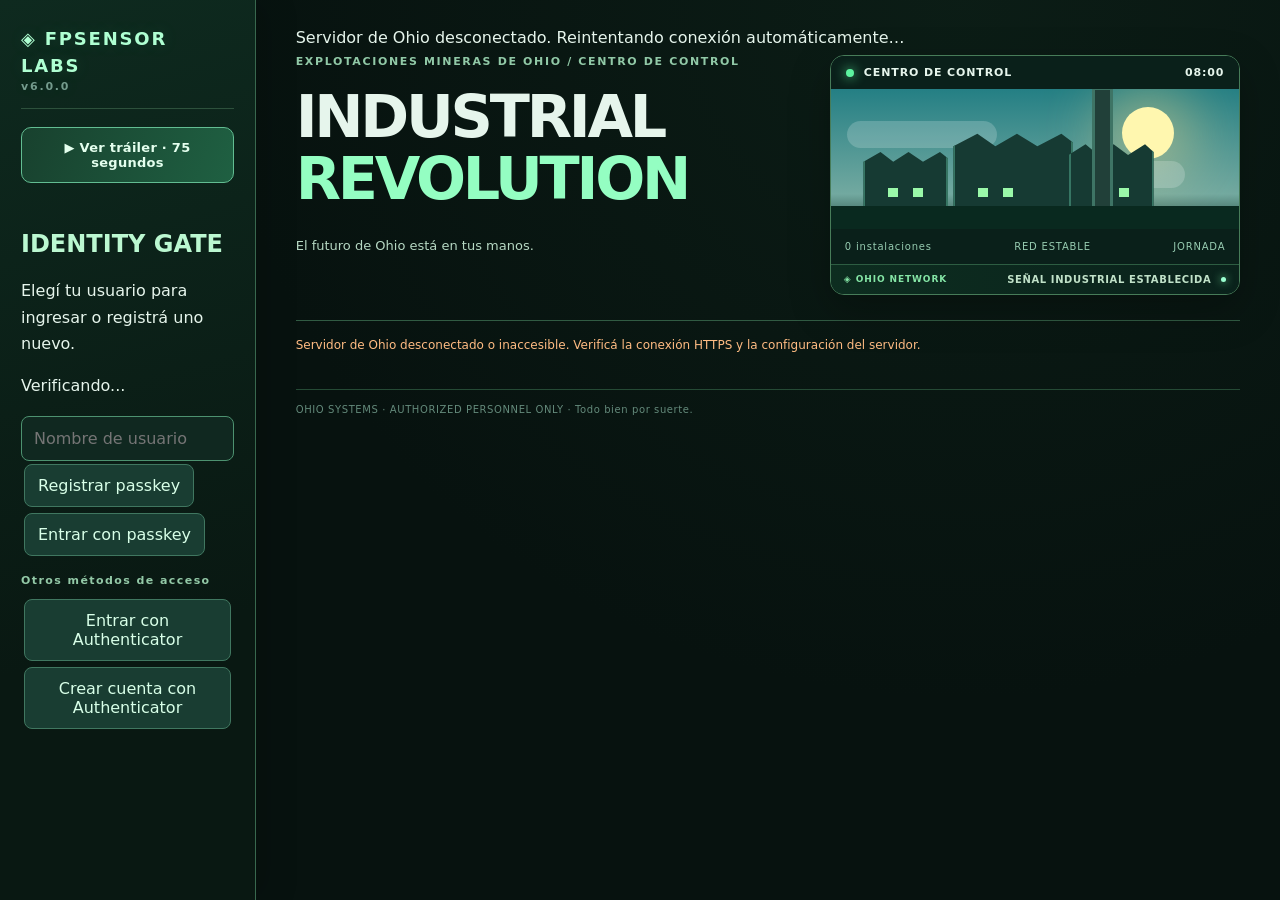
==== commit 031a1928: "web: deploy Ohio frontend" ====
--- a/assets/index.html
+++ b/assets/index.html
@@ -1 +1 @@
-<!doctype html><html lang="es"><head><meta charset="utf-8"><meta name="viewport" content="width=device-width,initial-scale=1"><title>Operation Ohio · Industrial Revolution</title><link rel="stylesheet" href="/assets/style.css"><link rel="stylesheet" href="/assets/desktop.css"><link rel="stylesheet" href="/assets/mobile.css"><link rel="icon" href="/assets/favicon.svg" type="image/svg+xml"><link rel="manifest" href="/assets/manifest.webmanifest"><meta name="theme-color" content="#0b1c18"></head><body><header id="mobile-topbar" class="mobile-only"><strong>◈ OHIO</strong><span id="mobile-clock">08:00</span><button type="button" id="mobile-menu-toggle" aria-controls="mobile-drawer" aria-expanded="false">☰ Panel</button></header><div id="mobile-drawer-backdrop" hidden></div><div id="ohio-atmosphere" aria-hidden="true"></div><div class="shell"><aside id="mobile-drawer"><div class="logo">◈ <span id="lab-name" class="lab-name">FPSENSOR LABS</span> <span class="lab-version">v6.0.0</span></div><div class="welcome-actions"><a class="trailer-link" href="/demo">▶ Ver tráiler · 75 segundos</a></div><div id="auth"><h2>IDENTITY GATE</h2><p class="auth-help">Elegí tu usuario para ingresar o registrá uno nuevo.</p><p id="authInfo">Verificando...</p><input id="username" placeholder="Nombre de usuario" autocomplete="username" maxlength="40"><button id="register">Registrar passkey</button><button id="login">Entrar con passkey</button></div><section id="sidebar" hidden><div class="mobile-account-actions"><a href="/demo">▶ Ver tráiler</a></div><h3>ESTADO DE LA COLONIA</h3><div id="stats"></div><h3>RED ELÉCTRICA</h3><div class="meter"><div id="powerFill"></div></div><p id="power"></p><h3>CONTROL DE OPERACIONES</h3><button class="full" id="audio-toggle" type="button">Activar música</button><label class="audio-label" for="music-volume">Volumen de música <output id="music-volume-value">50%</output></label><input id="music-volume" type="range" min="0" max="100" value="50" step="1" aria-label="Volumen de música"><button class="full" data-action="rest">Descansar · 90 créditos</button><button class="full" id="restart">Reiniciar campaña</button><div class="micro">Partidas JSON firmadas · SQLite para autenticación · sesión protegida por passkey</div><button id="mobile-logout" class="danger-logout" type="button">Cerrar sesión</button></section><button id="logout" class="desktop-logout danger-logout" type="button" hidden>Cerrar sesión</button></aside><main id="main"><div id="server-connection-banner" role="alert" hidden>Servidor de Ohio desconectado. No se pueden iniciar sesiones ni guardar partidas hasta recuperar la conexión HTTPS.</div><section id="mobile-resource-strip" class="mobile-only" aria-label="Recursos principales"><div><small>CRÉDITOS</small><strong id="m-credits">—</strong></div><div><small>MADERA</small><strong id="m-wood">—</strong></div><div><small>MINERAL</small><strong id="m-ore">—</strong></div></section><div class="hero"><div class="eyebrow">EXPLOTACIONES MINERAS DE OHIO / CENTRO DE CONTROL</div><h1>INDUSTRIAL <em>REVOLUTION</em></h1><p id="summary">El futuro de Ohio está en tus manos.</p><div id="live-console"></div></div><div id="game" hidden><nav class="tabs"><button data-tab="map" class="active">Mapa</button><button data-tab="operations">Operaciones</button><button data-tab="projects">Construcción</button><button data-tab="contracts">Contratos</button><button data-tab="environment">Medioambiente</button><button data-tab="world">Red mundial</button><button data-tab="space">Espacio</button><button data-tab="enterprise">Empresa y Justicia</button><button data-tab="energy">Energía v6</button><button data-tab="logs">Registro</button></nav><div id="event"></div><div class="view" id="map"></div><div class="view" id="operations" hidden></div><div class="view" id="projects" hidden></div><div class="view" id="contracts" hidden></div><div class="view" id="environment" hidden></div><div class="view" id="world" hidden></div><div class="view" id="space" hidden></div><div class="view" id="enterprise" hidden></div><div class="view" id="energy" hidden></div><div class="view" id="logs" hidden></div></div><div id="message" role="status" aria-live="polite"></div><footer>OHIO SYSTEMS · AUTHORIZED PERSONNEL ONLY · Todo bien por suerte.</footer></main></div><nav id="mobile-bottom-nav" class="mobile-only" aria-label="Navegación móvil" hidden><button type="button" data-mobile-tab="map" aria-label="Mapa">⌖<span>Mapa</span></button><button type="button" data-mobile-tab="operations" aria-label="Operaciones">⚙<span>Operar</span></button><button type="button" data-mobile-tab="projects" aria-label="Construcción">▤<span>Construir</span></button><button type="button" data-mobile-tab="energy" aria-label="Red eléctrica">ϟ<span>Energía</span></button><button type="button" id="mobile-more" aria-label="Más secciones">☷<span>Más</span></button></nav><script src="/assets/views/world.js" defer></script><script src="/assets/views/space.js" defer></script><script src="/assets/views/enterprise.js" defer></script><script src="/assets/views/energy.js" defer></script><script src="/assets/audio.js" defer></script><script src="/assets/ambience.js" defer></script><script src="/assets/render.js" defer></script><script src="/assets/progression.js" defer></script><script src="/assets/mobile.js" defer></script><script src="/assets/desktop.js" defer></script><script src="/assets/ohio-config.js" defer></script><script src="/assets/app.js" defer></script><script src="/assets/pwa.js" defer></script></body></html>+<!doctype html><html lang="es"><head><meta charset="utf-8"><meta name="viewport" content="width=device-width,initial-scale=1"><title>Operation Ohio · Industrial Revolution</title><link rel="stylesheet" href="/assets/style.css"><link rel="stylesheet" href="/assets/liveness.css"><link rel="stylesheet" href="/assets/desktop.css"><link rel="stylesheet" href="/assets/mobile.css"><link rel="stylesheet" href="/assets/cinematics.css"><link rel="icon" href="/assets/favicon.svg" type="image/svg+xml"><link rel="manifest" href="/assets/manifest.webmanifest"><meta name="theme-color" content="#0b1c18"></head><body><header id="mobile-topbar" class="mobile-only"><strong>◈ OHIO</strong><span id="mobile-clock">08:00</span><button type="button" id="mobile-menu-toggle" aria-controls="mobile-drawer" aria-expanded="false">☰ Panel</button></header><div id="mobile-drawer-backdrop" hidden></div><div id="ohio-atmosphere" aria-hidden="true"></div><div class="shell"><aside id="mobile-drawer"><div class="logo">◈ <span id="lab-name" class="lab-name">FPSENSOR LABS</span> <span class="lab-version">v6.0.0</span></div><div class="welcome-actions"><a class="trailer-link" href="/demo">▶ Ver tráiler · 75 segundos</a></div><div id="auth"><h2>IDENTITY GATE</h2><p class="auth-help">Elegí tu usuario para ingresar o registrá uno nuevo.</p><p id="authInfo">Verificando...</p><input id="username" placeholder="Nombre de usuario" autocomplete="username" maxlength="40"><button id="register">Registrar passkey</button><button id="login">Entrar con passkey</button></div><section id="sidebar" hidden><div class="mobile-account-actions"><a href="/demo">▶ Ver tráiler</a></div><h3>ESTADO DE LA COLONIA</h3><div id="stats"></div><h3>RED ELÉCTRICA</h3><div class="meter"><div id="powerFill"></div></div><p id="power"></p><h3>CONTROL DE OPERACIONES</h3><button class="full" id="audio-toggle" type="button">Activar música</button><button class="full" id="cinematics-toggle" type="button" aria-pressed="true">Efectos cinematográficos: activados</button><label class="audio-label" for="music-volume">Volumen de música <output id="music-volume-value">50%</output></label><input id="music-volume" type="range" min="0" max="100" value="50" step="1" aria-label="Volumen de música"><button class="full" data-action="rest">Descansar · 90 créditos</button><button class="full" id="restart">Reiniciar campaña</button><div class="micro">Partidas JSON firmadas · SQLite para autenticación · sesión protegida por passkey</div><button id="mobile-logout" class="danger-logout" type="button">Cerrar sesión</button></section><button id="logout" class="desktop-logout danger-logout" type="button" hidden>Cerrar sesión</button></aside><main id="main"><div id="server-connection-banner" role="alert" hidden>Servidor de Ohio desconectado. No se pueden iniciar sesiones ni guardar partidas hasta recuperar la conexión HTTPS.</div><section id="mobile-resource-strip" class="mobile-only" aria-label="Recursos principales"><div><small>CRÉDITOS</small><strong id="m-credits">—</strong></div><div><small>MADERA</small><strong id="m-wood">—</strong></div><div><small>MINERAL</small><strong id="m-ore">—</strong></div></section><div class="hero"><div class="eyebrow">EXPLOTACIONES MINERAS DE OHIO / CENTRO DE CONTROL</div><h1>INDUSTRIAL <em>REVOLUTION</em></h1><p id="summary">El futuro de Ohio está en tus manos.</p><div id="live-console"></div></div><div id="game" hidden><nav class="tabs"><button data-tab="map" class="active">Mapa</button><button data-tab="operations">Operaciones</button><button data-tab="projects">Construcción</button><button data-tab="contracts">Contratos</button><button data-tab="environment">Medioambiente</button><button data-tab="world">Red mundial</button><button data-tab="space">Espacio</button><button data-tab="enterprise">Empresa y Justicia</button><button data-tab="energy">Energía v6</button><button data-tab="logs">Registro</button></nav><div id="event"></div><div class="view" id="map"></div><div class="view" id="operations" hidden></div><div class="view" id="projects" hidden></div><div class="view" id="contracts" hidden></div><div class="view" id="environment" hidden></div><div class="view" id="world" hidden></div><div class="view" id="space" hidden></div><div class="view" id="enterprise" hidden></div><div class="view" id="energy" hidden></div><div class="view" id="logs" hidden></div></div><div id="message" role="status" aria-live="polite"></div><footer>OHIO SYSTEMS · AUTHORIZED PERSONNEL ONLY · Todo bien por suerte.</footer></main></div><nav id="mobile-bottom-nav" class="mobile-only" aria-label="Navegación móvil" hidden><button type="button" data-mobile-tab="map" aria-label="Mapa">⌖<span>Mapa</span></button><button type="button" data-mobile-tab="operations" aria-label="Operaciones">⚙<span>Operar</span></button><button type="button" data-mobile-tab="projects" aria-label="Construcción">▤<span>Construir</span></button><button type="button" data-mobile-tab="energy" aria-label="Red eléctrica">ϟ<span>Energía</span></button><button type="button" id="mobile-more" aria-label="Más secciones">☷<span>Más</span></button></nav><script src="/assets/views/world.js" defer></script><script src="/assets/views/space.js" defer></script><script src="/assets/views/enterprise.js" defer></script><script src="/assets/views/energy.js" defer></script><script src="/assets/audio.js" defer></script><script src="/assets/ambience.js" defer></script><script src="/assets/cinematics.js" defer></script><script src="/assets/render.js" defer></script><script src="/assets/progression.js" defer></script><script src="/assets/mobile.js" defer></script><script src="/assets/desktop.js" defer></script><script src="/assets/ohio-config.js" defer></script><script src="/assets/app.js" defer></script><script src="/assets/pwa.js" defer></script></body></html>
--- a/assets/liveness.css
+++ b/assets/liveness.css
@@ -0,0 +1,66 @@
+/* The industrial control room is a living instrument, not a static image.
+   Cosmetic state derives solely from actual public game data. */
+#live-console .ohio-signal-feed{
+ display:flex;align-items:center;gap:10px;min-height:30px;
+ padding:7px 13px;background:linear-gradient(90deg,#0d2d20,#0a221b);
+ border-top:1px solid #2d5d42;font:700 10px/1.3 system-ui,sans-serif;
+ letter-spacing:.06em;color:#b5dec1
+}
+.ohio-signal-id{color:#85e6a6;font-size:9px;white-space:nowrap;letter-spacing:.1em}
+#live-radio{flex:1;min-width:0;text-align:right;font-size:10px;font-weight:650;color:#c0e1c8}
+.ohio-radio-led{flex:none;width:5px;height:5px;border-radius:50%;background:#9bffd1;
+ box-shadow:0 0 8px #7afaad;animation:radioBlink 3.2s ease-in-out infinite}
+@keyframes radioBlink{50%{opacity:.18}}
+#live-console.has-outage .ohio-signal-feed{background:#301d19;border-top-color:#b46a45}
+#live-console.has-outage #live-radio{color:#ffd4a8}
+#live-console.has-outage .ohio-radio-led{background:#ff9868;box-shadow:0 0 12px #ff8957;animation-duration:1.1s}
+#live-console .factory-stars{
+ position:absolute;inset:0;z-index:0;pointer-events:none;
+ background-image:
+  radial-gradient(circle at 7% 11%,#f4fff7 0 1px,transparent 2px),
+  radial-gradient(circle at 16% 27%,#c4e6f8 0 1px,transparent 2px),
+  radial-gradient(circle at 31% 18%,#fff5d0 0 1px,transparent 2px),
+  radial-gradient(circle at 41% 8%,#f4fff7 0 1px,transparent 2px),
+  radial-gradient(circle at 53% 29%,#c4e6f8 0 1px,transparent 2px),
+  radial-gradient(circle at 69% 13%,#f4fff7 0 1px,transparent 2px),
+  radial-gradient(circle at 81% 22%,#c4e6f8 0 1px,transparent 2px),
+  radial-gradient(circle at 93% 8%,#fff5d0 0 1px,transparent 2px);
+ opacity:0;transition:opacity 2s;animation:starsTwinkle 9s ease-in-out infinite
+}
+:root[data-phase="night"] #live-console .factory-stars{opacity:.88}
+:root[data-phase="dawn"] #live-console .factory-stars,
+:root[data-phase="dusk"] #live-console .factory-stars{opacity:.3}
+#live-console.orbital-ready .factory-stars{filter:drop-shadow(0 0 3px #d8ffff)}
+@keyframes starsTwinkle{50%{filter:brightness(1.8);transform:translateY(-2px)}}
+#live-console .industrial-haze{
+ position:absolute;inset:0;pointer-events:none;z-index:2;opacity:0;
+ background:linear-gradient(110deg,transparent 8%,#aa98743b 35%,#b49b6a18 63%,transparent 85%);
+ transition:opacity 1.5s;animation:hazeDrift 16s ease-in-out infinite alternate
+}
+#live-console.industrial-haze-active .industrial-haze{opacity:.75}
+@keyframes hazeDrift{to{transform:translateX(14%)}}
+#live-console .plant i{animation:factoryWindow 8s ease-in-out infinite}
+#live-console .p2 i{animation-delay:2.2s}
+#live-console .p3 i{animation-delay:3.6s}
+@keyframes factoryWindow{55%{filter:brightness(.8)}70%{filter:brightness(1.3)}}
+#live-console.has-outage .plant i{animation:alertBlink 1.3s steps(2,end) infinite}
+#live-console .crane{transition:opacity 1.5s}
+#live-console.industrial-active .crane:before{box-shadow:0 0 10px #d7a97433}
+@media(max-width:700px){
+ #live-console .ohio-signal-feed{gap:6px;min-height:26px;padding:6px 10px}
+ .ohio-signal-id{font-size:8px}
+ #live-radio{font-size:8px;text-align:right}
+}
+@media(max-width:360px){
+ .ohio-signal-id{display:none}
+ #live-radio{text-align:left}
+}
+@media(prefers-reduced-motion:reduce){
+ #live-console .factory-stars,#live-console .industrial-haze,
+ #live-console .plant i,.ohio-radio-led{animation:none!important}
+}
+
+/* In public-tunnel mode the localhost RP ID differs from the signed-in TWA
+   credential's github.io RP ID. Offer a clear route, never silent failure. */
+.ohio-public-login-hint{padding:13px 15px;margin:12px 0;border:1px solid #428c62;border-radius:11px;background:#133d2b;color:#c4e7d0;font-size:12px;line-height:1.65}
+.ohio-public-login-hint a{display:inline-block;margin-top:4px;font-weight:800;color:#a6facc;text-underline-offset:4px}
--- a/assets/cinematics.css
+++ b/assets/cinematics.css
@@ -0,0 +1,50 @@
+/* Shared cinematic direction — on top of the existing desktop and phone UI. */
+.ohio-cinematic-stage{
+ position:fixed;inset:0;z-index:95;overflow:hidden;pointer-events:none;
+ opacity:0;visibility:hidden;transition:opacity .22s ease,visibility .22s;
+ isolation:isolate;contain:layout style paint
+}
+.ohio-cinematic-stage.active{visibility:visible}
+.ohio-cinematic-canvas{position:absolute;inset:0;width:100%;height:100%;display:block}
+.ohio-cinematic-label{
+ position:absolute;left:50%;top:17%;transform:translate(-50%,-18px);
+ width:max-content;max-width:min(86vw,670px);display:flex;align-items:center;
+ flex-direction:column;gap:7px;text-align:center;padding:15px 23px;
+ border:1px solid #7ce0a1b0;border-radius:12px;
+ background:linear-gradient(110deg,#092519ec,#103927e8);
+ box-shadow:0 15px 50px #000a,0 0 45px #65d4a722;
+ opacity:0;transition:opacity .22s,transform .35s ease
+}
+.ohio-cinematic-stage.active .ohio-cinematic-label{opacity:1;transform:translate(-50%,0)}
+.ohio-cinematic-eyebrow{font:800 10px/1.3 system-ui,sans-serif;letter-spacing:.2em;color:#9af2b9}
+.ohio-cinematic-label strong{
+ font:900 clamp(17px,2.6vw,31px)/1.08 system-ui,sans-serif;
+ letter-spacing:.035em;color:#e3ffee;text-shadow:0 2px 13px #0009
+}
+.ohio-cinematic-label small{
+ font:650 12px/1.45 system-ui,sans-serif;color:#b7e0c6
+}
+.ohio-cinematic-stage[data-kind="failure"] .ohio-cinematic-label,
+.ohio-cinematic-stage[data-kind="blackout"] .ohio-cinematic-label{
+ border-color:#ff8b60aa;background:linear-gradient(100deg,#311816ec,#42231ce8);
+ box-shadow:0 15px 60px #000a,0 0 34px #ff694a30
+}
+.ohio-cinematic-stage[data-kind="failure"] .ohio-cinematic-label strong,
+.ohio-cinematic-stage[data-kind="blackout"] .ohio-cinematic-label strong{color:#ffe5d9}
+.ohio-cinematic-stage[data-kind="failure"] .ohio-cinematic-eyebrow,
+.ohio-cinematic-stage[data-kind="blackout"] .ohio-cinematic-eyebrow{color:#ffc4aa}
+.ohio-cinematic-stage[data-kind="launch"] .ohio-cinematic-label,
+.ohio-cinematic-stage[data-kind="finale"] .ohio-cinematic-label{
+ background:linear-gradient(105deg,#102d21e8,#124933e8);border-color:#b2ffce;
+ box-shadow:0 10px 52px #0008,0 0 65px #a3f8af55
+}
+@media(max-width:700px){
+ .ohio-cinematic-label{top:14%;max-width:90vw;padding:11px 13px;gap:5px}
+ .ohio-cinematic-label strong{font-size:clamp(15px,4.9vw,24px)}
+ .ohio-cinematic-label small{font-size:10px}
+ .ohio-cinematic-eyebrow{font-size:8px;letter-spacing:.11em}
+}
+@media(prefers-reduced-motion:reduce){
+ .ohio-cinematic-stage,.ohio-cinematic-label{transition:none!important}
+ .ohio-cinematic-canvas{display:none!important}
+}
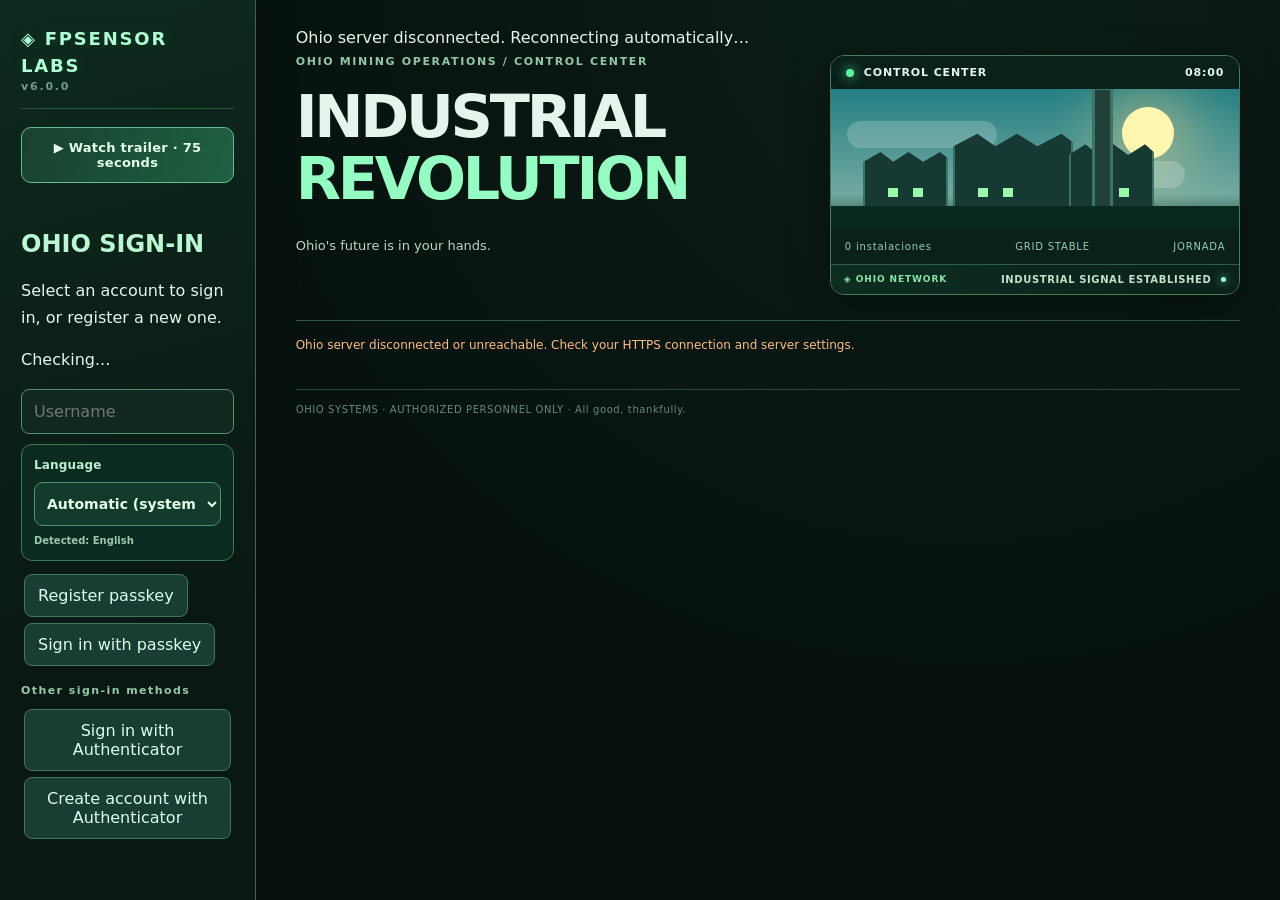
==== commit 5261eee0: "web: deploy Ohio frontend" ====
--- a/assets/index.html
+++ b/assets/index.html
@@ -1 +1 @@
-<!doctype html><html lang="es"><head><meta charset="utf-8"><meta name="viewport" content="width=device-width,initial-scale=1"><title>Operation Ohio · Industrial Revolution</title><link rel="stylesheet" href="/assets/style.css"><link rel="stylesheet" href="/assets/liveness.css"><link rel="stylesheet" href="/assets/desktop.css"><link rel="stylesheet" href="/assets/mobile.css"><link rel="stylesheet" href="/assets/cinematics.css"><link rel="icon" href="/assets/favicon.svg" type="image/svg+xml"><link rel="manifest" href="/assets/manifest.webmanifest"><meta name="theme-color" content="#0b1c18"></head><body><header id="mobile-topbar" class="mobile-only"><strong>◈ OHIO</strong><span id="mobile-clock">08:00</span><button type="button" id="mobile-menu-toggle" aria-controls="mobile-drawer" aria-expanded="false">☰ Panel</button></header><div id="mobile-drawer-backdrop" hidden></div><div id="ohio-atmosphere" aria-hidden="true"></div><div class="shell"><aside id="mobile-drawer"><div class="logo">◈ <span id="lab-name" class="lab-name">FPSENSOR LABS</span> <span class="lab-version">v6.0.0</span></div><div class="welcome-actions"><a class="trailer-link" href="/demo">▶ Ver tráiler · 75 segundos</a></div><div id="auth"><h2>IDENTITY GATE</h2><p class="auth-help">Elegí tu usuario para ingresar o registrá uno nuevo.</p><p id="authInfo">Verificando...</p><input id="username" placeholder="Nombre de usuario" autocomplete="username" maxlength="40"><button id="register">Registrar passkey</button><button id="login">Entrar con passkey</button></div><section id="sidebar" hidden><div class="mobile-account-actions"><a href="/demo">▶ Ver tráiler</a></div><h3>ESTADO DE LA COLONIA</h3><div id="stats"></div><h3>RED ELÉCTRICA</h3><div class="meter"><div id="powerFill"></div></div><p id="power"></p><h3>CONTROL DE OPERACIONES</h3><button class="full" id="audio-toggle" type="button">Activar música</button><button class="full" id="cinematics-toggle" type="button" aria-pressed="true">Efectos cinematográficos: activados</button><label class="audio-label" for="music-volume">Volumen de música <output id="music-volume-value">50%</output></label><input id="music-volume" type="range" min="0" max="100" value="50" step="1" aria-label="Volumen de música"><button class="full" data-action="rest">Descansar · 90 créditos</button><button class="full" id="restart">Reiniciar campaña</button><div class="micro">Partidas JSON firmadas · SQLite para autenticación · sesión protegida por passkey</div><button id="mobile-logout" class="danger-logout" type="button">Cerrar sesión</button></section><button id="logout" class="desktop-logout danger-logout" type="button" hidden>Cerrar sesión</button></aside><main id="main"><div id="server-connection-banner" role="alert" hidden>Servidor de Ohio desconectado. No se pueden iniciar sesiones ni guardar partidas hasta recuperar la conexión HTTPS.</div><section id="mobile-resource-strip" class="mobile-only" aria-label="Recursos principales"><div><small>CRÉDITOS</small><strong id="m-credits">—</strong></div><div><small>MADERA</small><strong id="m-wood">—</strong></div><div><small>MINERAL</small><strong id="m-ore">—</strong></div></section><div class="hero"><div class="eyebrow">EXPLOTACIONES MINERAS DE OHIO / CENTRO DE CONTROL</div><h1>INDUSTRIAL <em>REVOLUTION</em></h1><p id="summary">El futuro de Ohio está en tus manos.</p><div id="live-console"></div></div><div id="game" hidden><nav class="tabs"><button data-tab="map" class="active">Mapa</button><button data-tab="operations">Operaciones</button><button data-tab="projects">Construcción</button><button data-tab="contracts">Contratos</button><button data-tab="environment">Medioambiente</button><button data-tab="world">Red mundial</button><button data-tab="space">Espacio</button><button data-tab="enterprise">Empresa y Justicia</button><button data-tab="energy">Energía v6</button><button data-tab="logs">Registro</button></nav><div id="event"></div><div class="view" id="map"></div><div class="view" id="operations" hidden></div><div class="view" id="projects" hidden></div><div class="view" id="contracts" hidden></div><div class="view" id="environment" hidden></div><div class="view" id="world" hidden></div><div class="view" id="space" hidden></div><div class="view" id="enterprise" hidden></div><div class="view" id="energy" hidden></div><div class="view" id="logs" hidden></div></div><div id="message" role="status" aria-live="polite"></div><footer>OHIO SYSTEMS · AUTHORIZED PERSONNEL ONLY · Todo bien por suerte.</footer></main></div><nav id="mobile-bottom-nav" class="mobile-only" aria-label="Navegación móvil" hidden><button type="button" data-mobile-tab="map" aria-label="Mapa">⌖<span>Mapa</span></button><button type="button" data-mobile-tab="operations" aria-label="Operaciones">⚙<span>Operar</span></button><button type="button" data-mobile-tab="projects" aria-label="Construcción">▤<span>Construir</span></button><button type="button" data-mobile-tab="energy" aria-label="Red eléctrica">ϟ<span>Energía</span></button><button type="button" id="mobile-more" aria-label="Más secciones">☷<span>Más</span></button></nav><script src="/assets/views/world.js" defer></script><script src="/assets/views/space.js" defer></script><script src="/assets/views/enterprise.js" defer></script><script src="/assets/views/energy.js" defer></script><script src="/assets/audio.js" defer></script><script src="/assets/ambience.js" defer></script><script src="/assets/cinematics.js" defer></script><script src="/assets/render.js" defer></script><script src="/assets/progression.js" defer></script><script src="/assets/mobile.js" defer></script><script src="/assets/desktop.js" defer></script><script src="/assets/ohio-config.js" defer></script><script src="/assets/app.js" defer></script><script src="/assets/pwa.js" defer></script></body></html>+<!doctype html><html lang="es"><head><meta charset="utf-8"><meta name="viewport" content="width=device-width,initial-scale=1"><title>Ohio: Ascension · Revolución industrial</title><link rel="stylesheet" href="/assets/style.css"><link rel="stylesheet" href="/assets/liveness.css"><link rel="stylesheet" href="/assets/desktop.css"><link rel="stylesheet" href="/assets/mobile.css"><link rel="stylesheet" href="/assets/cinematics.css"><link rel="icon" href="/assets/favicon.svg" type="image/svg+xml"><link rel="manifest" href="/assets/manifest.webmanifest"><meta name="theme-color" content="#0b1c18"></head><body><header id="mobile-topbar" class="mobile-only"><strong>◈ OHIO</strong><span id="mobile-clock">08:00</span><button type="button" id="mobile-menu-toggle" aria-controls="mobile-drawer" aria-expanded="false">☰ Panel</button></header><div id="mobile-drawer-backdrop" hidden></div><div id="ohio-atmosphere" aria-hidden="true"></div><div class="shell"><aside id="mobile-drawer"><div class="logo">◈ <span id="lab-name" class="lab-name">FPSENSOR LABS</span> <span class="lab-version">v6.0.0</span></div><div class="welcome-actions"><a class="trailer-link" href="/demo">▶ Ver tráiler · 75 segundos</a></div><div id="auth"><h2>ACCESO A OHIO</h2><p class="auth-help">Elegí tu usuario para ingresar o registrá uno nuevo.</p><p id="authInfo">Verificando...</p><input id="username" placeholder="Nombre de usuario" autocomplete="username" maxlength="40"><button id="register">Registrar passkey</button><button id="login">Entrar con passkey</button></div><section id="sidebar" hidden><div class="mobile-account-actions"><a href="/demo">▶ Ver tráiler</a></div><h3>ESTADO DE LA COLONIA</h3><div id="stats"></div><h3>RED ELÉCTRICA</h3><div class="meter"><div id="powerFill"></div></div><p id="power"></p><h3>CONTROL DE OPERACIONES</h3><button class="full" id="audio-toggle" type="button">Activar música</button><button class="full" id="cinematics-toggle" type="button" aria-pressed="true">Efectos cinematográficos: activados</button><label class="audio-label" for="music-volume">Volumen de música <output id="music-volume-value">50%</output></label><input id="music-volume" type="range" min="0" max="100" value="50" step="1" aria-label="Volumen de música"><button class="full" data-action="rest">Descansar · 90 créditos</button><button class="full" id="restart">Reiniciar campaña</button><div class="micro">Partidas JSON firmadas · SQLite para autenticación · sesión protegida por passkey</div><button id="mobile-logout" class="danger-logout" type="button">Cerrar sesión</button></section><button id="logout" class="desktop-logout danger-logout" type="button" hidden>Cerrar sesión</button></aside><main id="main"><div id="server-connection-banner" role="alert" hidden>Servidor de Ohio desconectado. No se pueden iniciar sesiones ni guardar partidas hasta recuperar la conexión HTTPS.</div><section id="mobile-resource-strip" class="mobile-only" aria-label="Recursos principales"><div><small>CRÉDITOS</small><strong id="m-credits">—</strong></div><div><small>MADERA</small><strong id="m-wood">—</strong></div><div><small>MINERAL</small><strong id="m-ore">—</strong></div></section><div class="hero"><div class="eyebrow">EXPLOTACIONES MINERAS DE OHIO / CENTRO DE CONTROL</div><h1>REVOLUCIÓN <em>INDUSTRIAL</em></h1><p id="summary">El futuro de Ohio está en tus manos.</p><div id="live-console"></div></div><div id="game" hidden><nav class="tabs"><button data-tab="map" class="active">Mapa</button><button data-tab="operations">Operaciones</button><button data-tab="projects">Construcción</button><button data-tab="contracts">Contratos</button><button data-tab="environment">Medioambiente</button><button data-tab="world">Red mundial</button><button data-tab="space">Espacio</button><button data-tab="enterprise">Empresa y Justicia</button><button data-tab="energy">Energía v6</button><button data-tab="logs">Registro</button></nav><div id="event"></div><div class="view" id="map"></div><div class="view" id="operations" hidden></div><div class="view" id="projects" hidden></div><div class="view" id="contracts" hidden></div><div class="view" id="environment" hidden></div><div class="view" id="world" hidden></div><div class="view" id="space" hidden></div><div class="view" id="enterprise" hidden></div><div class="view" id="energy" hidden></div><div class="view" id="logs" hidden></div></div><div id="message" role="status" aria-live="polite"></div><footer>SISTEMAS OHIO · SOLO PERSONAL AUTORIZADO · Todo bien por suerte.</footer></main></div><nav id="mobile-bottom-nav" class="mobile-only" aria-label="Navegación móvil" hidden><button type="button" data-mobile-tab="map" aria-label="Mapa">⌖<span>Mapa</span></button><button type="button" data-mobile-tab="operations" aria-label="Operaciones">⚙<span>Operar</span></button><button type="button" data-mobile-tab="projects" aria-label="Construcción">▤<span>Construir</span></button><button type="button" data-mobile-tab="energy" aria-label="Red eléctrica">ϟ<span>Energía</span></button><button type="button" id="mobile-more" aria-label="Más secciones">☷<span>Más</span></button></nav><script src="/assets/views/world.js" defer></script><script src="/assets/views/space.js" defer></script><script src="/assets/views/enterprise.js" defer></script><script src="/assets/views/energy.js" defer></script><script src="/assets/audio.js" defer></script><script src="/assets/ambience.js" defer></script><script src="/assets/cinematics.js" defer></script><script src="/assets/render.js" defer></script><script src="/assets/progression.js" defer></script><script src="/assets/mobile.js" defer></script><script src="/assets/desktop.js" defer></script><script src="/assets/ohio-config.js" defer></script><script src="/assets/app.js" defer></script><script src="/assets/pwa.js" defer></script></body></html>
--- a/assets/style.css
+++ b/assets/style.css
@@ -129,3 +129,14 @@
 .ohio-incident p{font-size:13px;color:#eee0cb;margin:7px 0}
 .ohio-incident .meta{font-size:11px;color:#d8ae78}
 @media(max-width:700px){.ohio-incident-inbox{padding:12px;margin:10px 0 17px}.ohio-incident-inbox h2{font-size:15px}}
+
+/* Native Ohio workforce forms: reliable in Chromium, Electron and Android. */
+.ohio-workforce-form{display:grid;gap:10px;margin-top:15px;padding:13px;border:1px solid #366e54;border-radius:12px;background:rgba(5,28,20,.55)}
+.ohio-workforce-label{display:block;color:#b6eecb;font-weight:650;font-size:.91rem}
+.ohio-workforce-quantity{width:100%;box-sizing:border-box;min-height:46px;padding:10px 12px;border-radius:9px;border:1px solid #4d9972;background:#0b261c;color:#e4ffed;font:600 1.05rem system-ui,sans-serif}
+.ohio-workforce-quantity:focus-visible{outline:2px solid #a5f5c8;outline-offset:2px}
+.ohio-workforce-actions{display:grid;grid-template-columns:repeat(2,minmax(0,1fr));gap:9px}
+.ohio-workforce-actions button{min-width:0;white-space:normal}
+.ohio-workforce-feedback{margin:0;font-size:.9rem;color:#ffc98e}
+.ohio-workforce-feedback:empty{display:none}
+@media(max-width:430px){.ohio-workforce-actions{grid-template-columns:1fr}}
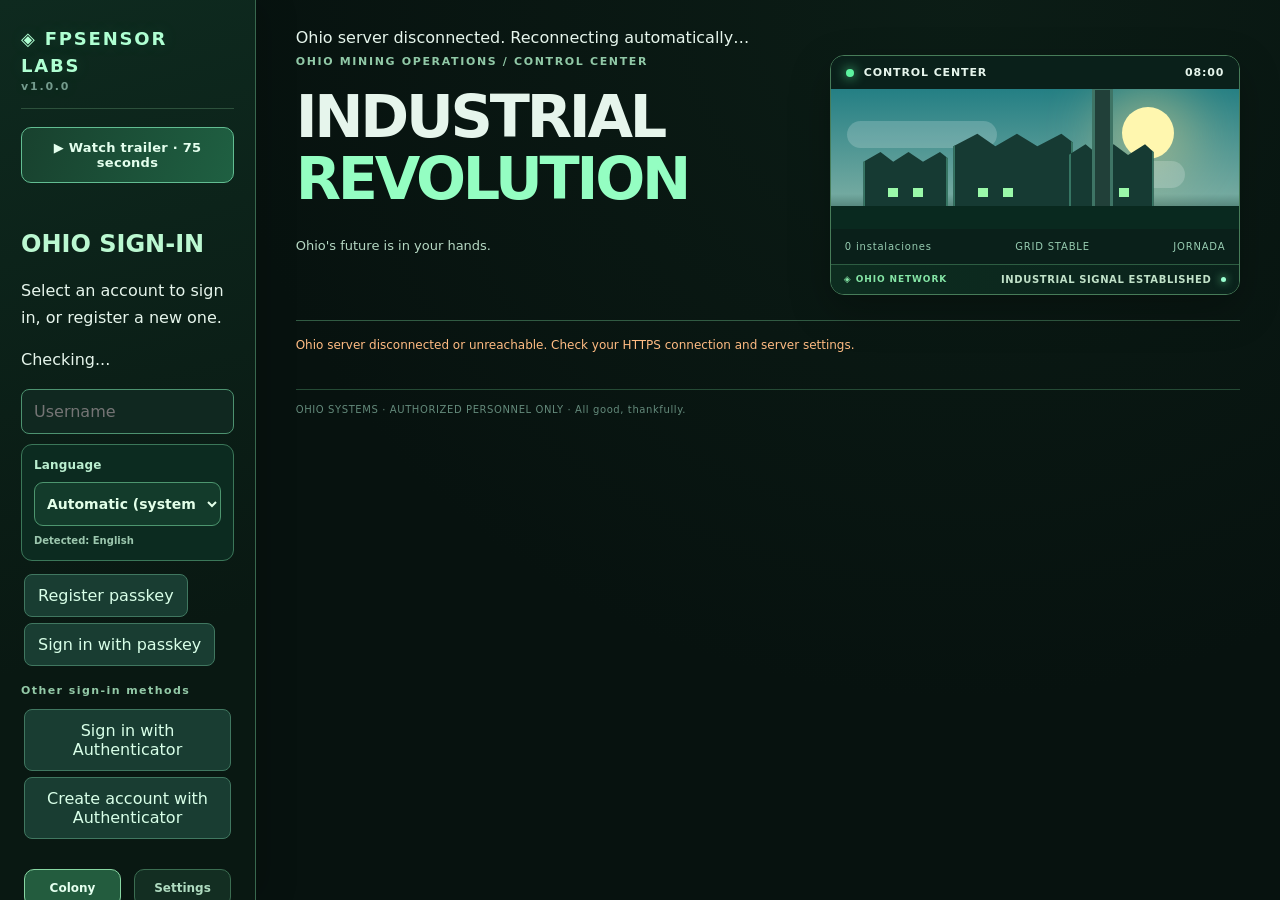
==== commit cd8685b2: "web: deploy Ohio frontend" ====
--- a/assets/index.html
+++ b/assets/index.html
@@ -1 +1 @@
-<!doctype html><html lang="es"><head><meta charset="utf-8"><meta name="viewport" content="width=device-width,initial-scale=1"><title>Ohio: Ascension · Revolución industrial</title><link rel="stylesheet" href="/assets/style.css"><link rel="stylesheet" href="/assets/liveness.css"><link rel="stylesheet" href="/assets/desktop.css"><link rel="stylesheet" href="/assets/mobile.css"><link rel="stylesheet" href="/assets/cinematics.css"><link rel="icon" href="/assets/favicon.svg" type="image/svg+xml"><link rel="manifest" href="/assets/manifest.webmanifest"><meta name="theme-color" content="#0b1c18"></head><body><header id="mobile-topbar" class="mobile-only"><strong>◈ OHIO</strong><span id="mobile-clock">08:00</span><button type="button" id="mobile-menu-toggle" aria-controls="mobile-drawer" aria-expanded="false">☰ Panel</button></header><div id="mobile-drawer-backdrop" hidden></div><div id="ohio-atmosphere" aria-hidden="true"></div><div class="shell"><aside id="mobile-drawer"><div class="logo">◈ <span id="lab-name" class="lab-name">FPSENSOR LABS</span> <span class="lab-version">v6.0.0</span></div><div class="welcome-actions"><a class="trailer-link" href="/demo">▶ Ver tráiler · 75 segundos</a></div><div id="auth"><h2>ACCESO A OHIO</h2><p class="auth-help">Elegí tu usuario para ingresar o registrá uno nuevo.</p><p id="authInfo">Verificando...</p><input id="username" placeholder="Nombre de usuario" autocomplete="username" maxlength="40"><button id="register">Registrar passkey</button><button id="login">Entrar con passkey</button></div><section id="sidebar" hidden><div class="mobile-account-actions"><a href="/demo">▶ Ver tráiler</a></div><h3>ESTADO DE LA COLONIA</h3><div id="stats"></div><h3>RED ELÉCTRICA</h3><div class="meter"><div id="powerFill"></div></div><p id="power"></p><h3>CONTROL DE OPERACIONES</h3><button class="full" id="audio-toggle" type="button">Activar música</button><button class="full" id="cinematics-toggle" type="button" aria-pressed="true">Efectos cinematográficos: activados</button><label class="audio-label" for="music-volume">Volumen de música <output id="music-volume-value">50%</output></label><input id="music-volume" type="range" min="0" max="100" value="50" step="1" aria-label="Volumen de música"><button class="full" data-action="rest">Descansar · 90 créditos</button><button class="full" id="restart">Reiniciar campaña</button><div class="micro">Partidas JSON firmadas · SQLite para autenticación · sesión protegida por passkey</div><button id="mobile-logout" class="danger-logout" type="button">Cerrar sesión</button></section><button id="logout" class="desktop-logout danger-logout" type="button" hidden>Cerrar sesión</button></aside><main id="main"><div id="server-connection-banner" role="alert" hidden>Servidor de Ohio desconectado. No se pueden iniciar sesiones ni guardar partidas hasta recuperar la conexión HTTPS.</div><section id="mobile-resource-strip" class="mobile-only" aria-label="Recursos principales"><div><small>CRÉDITOS</small><strong id="m-credits">—</strong></div><div><small>MADERA</small><strong id="m-wood">—</strong></div><div><small>MINERAL</small><strong id="m-ore">—</strong></div></section><div class="hero"><div class="eyebrow">EXPLOTACIONES MINERAS DE OHIO / CENTRO DE CONTROL</div><h1>REVOLUCIÓN <em>INDUSTRIAL</em></h1><p id="summary">El futuro de Ohio está en tus manos.</p><div id="live-console"></div></div><div id="game" hidden><nav class="tabs"><button data-tab="map" class="active">Mapa</button><button data-tab="operations">Operaciones</button><button data-tab="projects">Construcción</button><button data-tab="contracts">Contratos</button><button data-tab="environment">Medioambiente</button><button data-tab="world">Red mundial</button><button data-tab="space">Espacio</button><button data-tab="enterprise">Empresa y Justicia</button><button data-tab="energy">Energía v6</button><button data-tab="logs">Registro</button></nav><div id="event"></div><div class="view" id="map"></div><div class="view" id="operations" hidden></div><div class="view" id="projects" hidden></div><div class="view" id="contracts" hidden></div><div class="view" id="environment" hidden></div><div class="view" id="world" hidden></div><div class="view" id="space" hidden></div><div class="view" id="enterprise" hidden></div><div class="view" id="energy" hidden></div><div class="view" id="logs" hidden></div></div><div id="message" role="status" aria-live="polite"></div><footer>SISTEMAS OHIO · SOLO PERSONAL AUTORIZADO · Todo bien por suerte.</footer></main></div><nav id="mobile-bottom-nav" class="mobile-only" aria-label="Navegación móvil" hidden><button type="button" data-mobile-tab="map" aria-label="Mapa">⌖<span>Mapa</span></button><button type="button" data-mobile-tab="operations" aria-label="Operaciones">⚙<span>Operar</span></button><button type="button" data-mobile-tab="projects" aria-label="Construcción">▤<span>Construir</span></button><button type="button" data-mobile-tab="energy" aria-label="Red eléctrica">ϟ<span>Energía</span></button><button type="button" id="mobile-more" aria-label="Más secciones">☷<span>Más</span></button></nav><script src="/assets/views/world.js" defer></script><script src="/assets/views/space.js" defer></script><script src="/assets/views/enterprise.js" defer></script><script src="/assets/views/energy.js" defer></script><script src="/assets/audio.js" defer></script><script src="/assets/ambience.js" defer></script><script src="/assets/cinematics.js" defer></script><script src="/assets/render.js" defer></script><script src="/assets/progression.js" defer></script><script src="/assets/mobile.js" defer></script><script src="/assets/desktop.js" defer></script><script src="/assets/ohio-config.js" defer></script><script src="/assets/app.js" defer></script><script src="/assets/pwa.js" defer></script></body></html>+<!doctype html><html lang="es"><head><meta charset="utf-8"><meta name="viewport" content="width=device-width,initial-scale=1"><title>Ohio: Ascension · Revolución industrial</title><link rel="stylesheet" href="/assets/style.css"><link rel="stylesheet" href="/assets/liveness.css"><link rel="stylesheet" href="/assets/desktop.css"><link rel="stylesheet" href="/assets/mobile.css"><link rel="stylesheet" href="/assets/cinematics.css"><link rel="icon" href="/assets/favicon.svg" type="image/svg+xml"><link rel="manifest" href="/assets/manifest.webmanifest"><meta name="theme-color" content="#0b1c18"></head><body><header id="mobile-topbar" class="mobile-only"><strong>◈ OHIO</strong><span id="mobile-clock">08:00</span><button type="button" id="mobile-menu-toggle" aria-controls="mobile-drawer" aria-expanded="false">☰ Panel</button></header><div id="mobile-drawer-backdrop" hidden></div><div id="ohio-atmosphere" aria-hidden="true"></div><div class="shell"><aside id="mobile-drawer"><div class="logo">◈ <span id="lab-name" class="lab-name">FPSENSOR LABS</span> <span class="lab-version">v1.0.0</span></div><div class="welcome-actions"><a class="trailer-link" href="/demo">▶ Ver tráiler · 75 segundos</a></div><div id="auth"><h2>ACCESO A OHIO</h2><p class="auth-help">Elegí tu usuario para ingresar o registrá uno nuevo.</p><p id="authInfo">Verificando...</p><input id="username" placeholder="Nombre de usuario" autocomplete="username" maxlength="40"><button id="register">Registrar passkey</button><button id="login">Entrar con passkey</button></div><section id="sidebar" hidden><div class="mobile-account-actions"><a href="/demo">▶ Ver tráiler</a></div><div id="ohio-colony-controls"><h3>ESTADO DE LA COLONIA</h3><div id="stats"></div><h3>RED ELÉCTRICA</h3><div class="meter"><div id="powerFill"></div></div><p id="power"></p><button class="full" data-action="rest">Descansar · 90 créditos</button><button class="full" id="restart">Reiniciar campaña</button></div><section id="ohio-settings" aria-label="Configuración"><h3>SONIDO</h3><button class="full" id="audio-toggle" type="button">Activar música</button><button class="full" id="cinematics-toggle" type="button" aria-pressed="true">Efectos cinematográficos: activados</button><label class="audio-label" for="music-volume">Volumen de música <output id="music-volume-value">50%</output></label><input id="music-volume" type="range" min="0" max="100" value="50" step="1" aria-label="Volumen de música"><h3>IDIOMA</h3><div id="ohio-language-slot"></div><h3>AUTENTICACIÓN</h3><div id="ohio-security-slot"></div><div class="micro">Partidas JSON firmadas · SQLite para autenticación · sesión protegida por passkey</div><button id="mobile-logout" class="danger-logout" type="button">Cerrar sesión</button></section><button id="logout" class="desktop-logout danger-logout" type="button" hidden>Cerrar sesión</button></aside><main id="main"><div id="server-connection-banner" role="alert" hidden>Servidor de Ohio desconectado. No se pueden iniciar sesiones ni guardar partidas hasta recuperar la conexión HTTPS.</div><section id="mobile-resource-strip" class="mobile-only" aria-label="Recursos principales"><div><small>CRÉDITOS</small><strong id="m-credits">—</strong></div><div><small>MADERA</small><strong id="m-wood">—</strong></div><div><small>MINERAL</small><strong id="m-ore">—</strong></div></section><div class="hero"><div class="eyebrow">EXPLOTACIONES MINERAS DE OHIO / CENTRO DE CONTROL</div><h1>REVOLUCIÓN <em>INDUSTRIAL</em></h1><p id="summary">El futuro de Ohio está en tus manos.</p><div id="live-console"></div></div><div id="game" hidden><nav class="tabs"><button data-tab="map" class="active">Mapa</button><button data-tab="operations">Operaciones</button><button data-tab="projects">Construcción</button><button data-tab="contracts">Contratos</button><button data-tab="environment">Medioambiente</button><button data-tab="world">Red mundial</button><button data-tab="space">Espacio</button><button data-tab="enterprise">Empresa y Justicia</button><button data-tab="energy">Energía</button><button data-tab="logs">Registro</button></nav><div id="event"></div><div class="view" id="map"></div><div class="view" id="operations" hidden></div><div class="view" id="projects" hidden></div><div class="view" id="contracts" hidden></div><div class="view" id="environment" hidden></div><div class="view" id="world" hidden></div><div class="view" id="space" hidden></div><div class="view" id="enterprise" hidden></div><div class="view" id="energy" hidden></div><div class="view" id="logs" hidden></div></div><div id="message" role="status" aria-live="polite"></div><footer>SISTEMAS OHIO · SOLO PERSONAL AUTORIZADO · Todo bien por suerte.</footer></main></div><nav id="mobile-bottom-nav" class="mobile-only" aria-label="Navegación móvil" hidden><button type="button" data-mobile-tab="map" aria-label="Mapa">⌖<span>Mapa</span></button><button type="button" data-mobile-tab="operations" aria-label="Operaciones">⚙<span>Operar</span></button><button type="button" data-mobile-tab="projects" aria-label="Construcción">▤<span>Construir</span></button><button type="button" data-mobile-tab="energy" aria-label="Red eléctrica">ϟ<span>Energía</span></button><button type="button" id="mobile-more" aria-label="Más secciones">☷<span>Más</span></button></nav><script src="/assets/views/world.js" defer></script><script src="/assets/views/space.js" defer></script><script src="/assets/views/enterprise.js" defer></script><script src="/assets/views/energy.js" defer></script><script src="/assets/audio.js" defer></script><script src="/assets/ambience.js" defer></script><script src="/assets/cinematics.js" defer></script><script src="/assets/render.js" defer></script><script src="/assets/progression.js" defer></script><script src="/assets/mobile.js" defer></script><script src="/assets/desktop.js" defer></script><script src="/assets/ohio-config.js" defer></script><script src="/assets/app.js" defer></script><script src="/assets/settings.js" defer></script><script src="/assets/pwa.js" defer></script></body></html>
--- a/assets/style.css
+++ b/assets/style.css
@@ -140,3 +140,21 @@
 .ohio-workforce-feedback{margin:0;font-size:.9rem;color:#ffc98e}
 .ohio-workforce-feedback:empty{display:none}
 @media(max-width:430px){.ohio-workforce-actions{grid-template-columns:1fr}}
+
+/* Disabled-looking buttons are still keyboard/touch accessible for an exact
+   explanation. The click never calls a blocked game action. */
+.ohio-blocked-action[aria-disabled="true"]{
+ opacity:.53;cursor:help;filter:saturate(.75);
+ border-style:dashed;
+}
+.ohio-blocked-action[aria-disabled="true"]:focus-visible{
+ opacity:1;outline:2px solid #ffd88c;outline-offset:3px;
+}
+#night-sleep{margin-top:8px}
+
+/* Actionable incident remediation belongs alongside the alert. */
+.ohio-incident-requirements{
+ margin:10px 0 7px!important;padding:10px 12px;border-left:3px solid #e7bd74;
+ border-radius:6px;background:rgba(111,75,34,.22);
+ color:#f6dfba;line-height:1.5;font-size:13px;
+}
--- a/assets/liveness.css
+++ b/assets/liveness.css
@@ -64,3 +64,62 @@
    credential's github.io RP ID. Offer a clear route, never silent failure. */
 .ohio-public-login-hint{padding:13px 15px;margin:12px 0;border:1px solid #428c62;border-radius:11px;background:#133d2b;color:#c4e7d0;font-size:12px;line-height:1.65}
 .ohio-public-login-hint a{display:inline-block;margin-top:4px;font-weight:800;color:#a6facc;text-underline-offset:4px}
+
+
+/* Ohio's industrial window: naturalistic in-game dawn/dusk lighting.
+ * Warm sunlight passes across the window and nearby hero surface,
+ * without overlaying controls or text. The clock, not OS wall time,
+ * controls the color and intensity.
+ */
+:root{--ohio-sunlight:0}
+#live-console .industrial-sky::after{
+ content:"";position:absolute;inset:0;z-index:3;pointer-events:none;
+ background:
+  linear-gradient(112deg,transparent 19%,rgba(255,204,126,.28) 63%,transparent 94%),
+  radial-gradient(ellipse at 80% 34%,rgba(255,178,80,.63),transparent 54%);
+ mix-blend-mode:screen;opacity:var(--ohio-sunlight);
+ transition:opacity 2.2s ease;
+}
+.hero::before{
+ content:"";position:absolute;pointer-events:none;z-index:0;
+ right:-12px;top:-12px;width:min(72%,760px);height:min(96%,420px);
+ background:
+  radial-gradient(ellipse at 82% 18%,rgba(255,152,63,.15),transparent 66%),
+  linear-gradient(118deg,transparent 20%,rgba(255,173,83,.07) 73%,transparent 100%);
+ opacity:var(--ohio-sunlight);
+ transition:opacity 2.4s ease;
+}
+.hero>*{position:relative;z-index:1}
+:root[data-phase="dusk"] #live-console{
+ box-shadow:0 12px 42px rgba(120,63,29,.20),0 12px 36px #0005;
+ border-color:#916d49;
+}
+:root[data-phase="dusk"] #live-console .industrial-sky{
+ background:linear-gradient(180deg,#303852 0%,#a76a55 47%,#e3a76d 78%,#514d3d 100%);
+}
+:root[data-phase="dusk"] #live-console .sun{
+ top:39%;right:13%;width:45px;height:45px;
+ background:#ffe9b3;
+ box-shadow:0 0 25px 9px #ffd39277,0 0 95px 36px #f4a4614d;
+}
+:root[data-phase="dawn"] #live-console .sun{
+ top:34%;right:16%;
+ box-shadow:0 0 65px 27px #f8bc7e5c;
+}
+:root[data-phase="night"] #live-console .industrial-sky{
+ background:linear-gradient(180deg,#071128,#112d46 72%,#1d343d);
+}
+:root[data-phase="night"] #live-console .moon{
+ box-shadow:0 0 35px 10px #b6ceef55;
+}
+:root[data-phase="night"] .hero::before{opacity:0}
+:root[data-severity="critical"] #live-console .industrial-sky::after,
+:root[data-severity="critical"] .hero::before{opacity:0}
+@media(max-width:700px){
+ .hero::before{right:0;top:0;width:90%;height:210px}
+ #live-console .industrial-sky::after{background:
+  radial-gradient(ellipse at 80% 28%,rgba(255,180,101,.5),transparent 65%)}
+}
+@media(prefers-reduced-motion:reduce){
+ #live-console .industrial-sky::after,.hero::before{transition:none}
+}
--- a/assets/desktop.css
+++ b/assets/desktop.css
@@ -93,3 +93,25 @@
 @media(prefers-reduced-motion:reduce){
  #game .view:not([hidden]){animation:none!important}
 }
+
+/* Desktop parity: settings are accessed through an explicit sidebar tab. */
+@media(min-width:701px){
+ .ohio-desktop-sidebar-switcher{display:grid;grid-template-columns:repeat(2,minmax(0,1fr));gap:7px;margin:10px 0}
+ .ohio-desktop-sidebar-switcher button{
+  min-width:0;padding:11px 6px;border-radius:10px;border:1px solid #3b6d51;
+  background:#132e22;color:#afdbc0;font-weight:700;font-size:12px
+ }
+ .ohio-desktop-sidebar-switcher button[aria-pressed="true"]{
+  background:#235c3e;border-color:#87d6a2;color:#e5ffef
+ }
+ #mobile-drawer[data-desktop-panel="colony"] #ohio-settings{display:none!important}
+ #mobile-drawer[data-desktop-panel="settings"] #ohio-colony-controls{display:none!important}
+ #mobile-drawer[data-desktop-panel="settings"] #ohio-settings{display:block!important}
+ #ohio-settings{padding:4px 0 14px}
+ #ohio-settings h3{margin:22px 0 9px}
+ #ohio-settings #logout:not([hidden]){
+  display:block;width:100%;margin-top:20px;min-height:44px
+ }
+ #ohio-settings #mobile-logout{display:none!important}
+ #ohio-security-slot button{max-width:100%;white-space:normal}
+}
--- a/assets/mobile.css
+++ b/assets/mobile.css
@@ -180,3 +180,19 @@
 @media(max-width:700px){
  body.mobile-logged-in #auth{display:none!important}
 }
+
+/* Keep gameplay and account configuration isolated in the phone drawer. */
+@media(max-width:700px){
+ #mobile-drawer[data-mobile-panel="colony"] #ohio-settings{display:none!important}
+ #mobile-drawer[data-mobile-panel="account"] #ohio-colony-controls{display:none!important}
+ #mobile-drawer[data-mobile-panel="account"] #ohio-settings{display:block!important}
+ #mobile-drawer[data-mobile-panel="sections"] #sidebar{display:none!important}
+ #mobile-drawer[data-mobile-panel="colony"] #sidebar{display:flex!important}
+ #mobile-drawer[data-mobile-panel="account"] #sidebar{display:flex!important}
+ #mobile-drawer[data-mobile-panel="account"] #sidebar>section#ohio-settings{display:block!important}
+ #mobile-drawer[data-mobile-panel="colony"] #sidebar>section#ohio-settings{display:none!important}
+ #mobile-drawer #ohio-colony-controls,#mobile-drawer #ohio-settings{width:100%;min-width:0}
+ #mobile-drawer #ohio-settings #ohio-security-slot section{display:block;max-width:100%}
+ #mobile-drawer #ohio-settings #mobile-logout{display:block!important;width:100%}
+ #mobile-drawer .ohio-desktop-sidebar-switcher{display:none!important}
+}
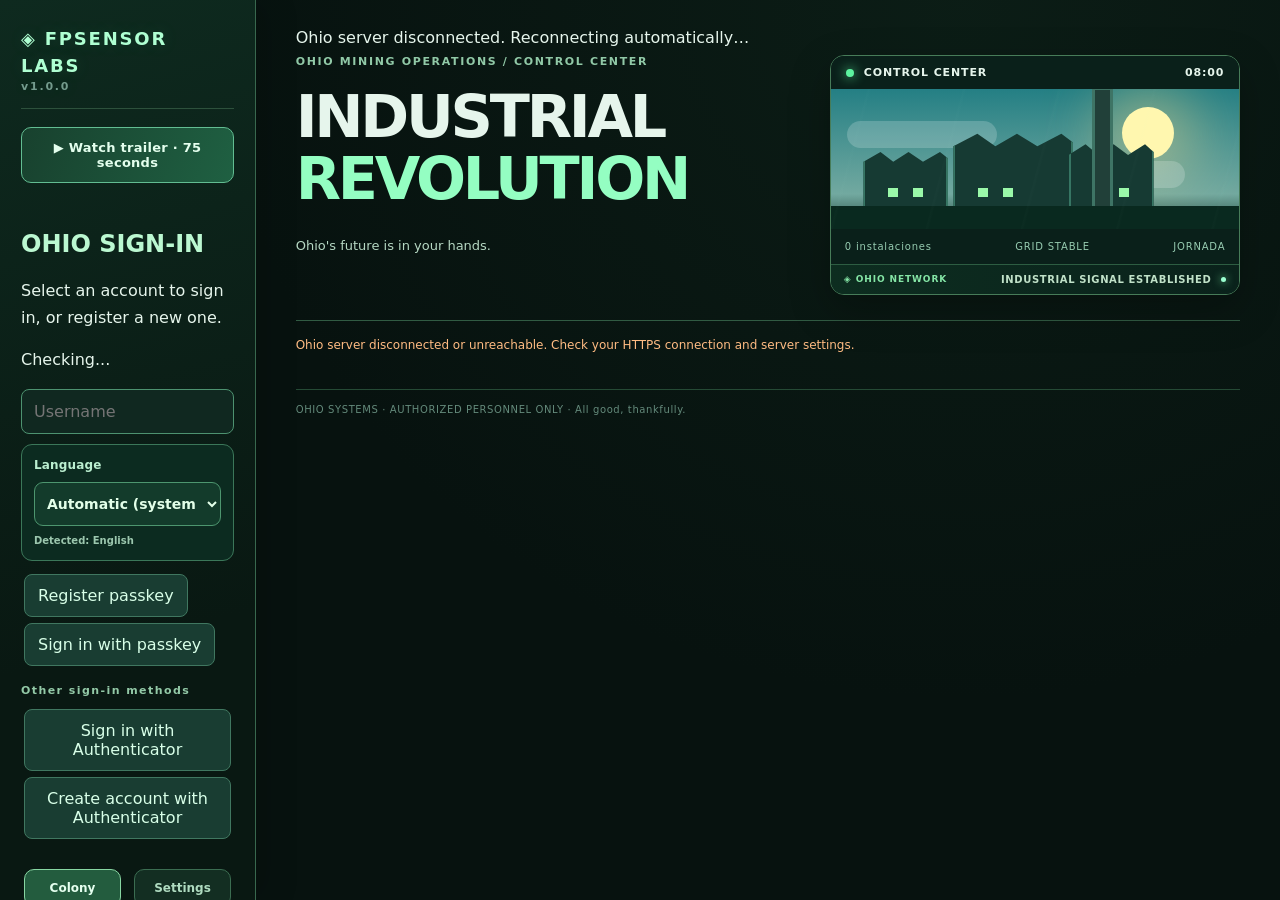
==== commit 2fcdd212: "web: deploy Ohio frontend" ====
--- a/assets/index.html
+++ b/assets/index.html
@@ -1 +1 @@
-<!doctype html><html lang="es"><head><meta charset="utf-8"><meta name="viewport" content="width=device-width,initial-scale=1"><title>Ohio: Ascension · Revolución industrial</title><link rel="stylesheet" href="/assets/style.css"><link rel="stylesheet" href="/assets/liveness.css"><link rel="stylesheet" href="/assets/desktop.css"><link rel="stylesheet" href="/assets/mobile.css"><link rel="stylesheet" href="/assets/cinematics.css"><link rel="icon" href="/assets/favicon.svg" type="image/svg+xml"><link rel="manifest" href="/assets/manifest.webmanifest"><meta name="theme-color" content="#0b1c18"></head><body><header id="mobile-topbar" class="mobile-only"><strong>◈ OHIO</strong><span id="mobile-clock">08:00</span><button type="button" id="mobile-menu-toggle" aria-controls="mobile-drawer" aria-expanded="false">☰ Panel</button></header><div id="mobile-drawer-backdrop" hidden></div><div id="ohio-atmosphere" aria-hidden="true"></div><div class="shell"><aside id="mobile-drawer"><div class="logo">◈ <span id="lab-name" class="lab-name">FPSENSOR LABS</span> <span class="lab-version">v1.0.0</span></div><div class="welcome-actions"><a class="trailer-link" href="/demo">▶ Ver tráiler · 75 segundos</a></div><div id="auth"><h2>ACCESO A OHIO</h2><p class="auth-help">Elegí tu usuario para ingresar o registrá uno nuevo.</p><p id="authInfo">Verificando...</p><input id="username" placeholder="Nombre de usuario" autocomplete="username" maxlength="40"><button id="register">Registrar passkey</button><button id="login">Entrar con passkey</button></div><section id="sidebar" hidden><div class="mobile-account-actions"><a href="/demo">▶ Ver tráiler</a></div><div id="ohio-colony-controls"><h3>ESTADO DE LA COLONIA</h3><div id="stats"></div><h3>RED ELÉCTRICA</h3><div class="meter"><div id="powerFill"></div></div><p id="power"></p><button class="full" data-action="rest">Descansar · 90 créditos</button><button class="full" id="restart">Reiniciar campaña</button></div><section id="ohio-settings" aria-label="Configuración"><h3>SONIDO</h3><button class="full" id="audio-toggle" type="button">Activar música</button><button class="full" id="cinematics-toggle" type="button" aria-pressed="true">Efectos cinematográficos: activados</button><label class="audio-label" for="music-volume">Volumen de música <output id="music-volume-value">50%</output></label><input id="music-volume" type="range" min="0" max="100" value="50" step="1" aria-label="Volumen de música"><h3>IDIOMA</h3><div id="ohio-language-slot"></div><h3>AUTENTICACIÓN</h3><div id="ohio-security-slot"></div><div class="micro">Partidas JSON firmadas · SQLite para autenticación · sesión protegida por passkey</div><button id="mobile-logout" class="danger-logout" type="button">Cerrar sesión</button></section><button id="logout" class="desktop-logout danger-logout" type="button" hidden>Cerrar sesión</button></aside><main id="main"><div id="server-connection-banner" role="alert" hidden>Servidor de Ohio desconectado. No se pueden iniciar sesiones ni guardar partidas hasta recuperar la conexión HTTPS.</div><section id="mobile-resource-strip" class="mobile-only" aria-label="Recursos principales"><div><small>CRÉDITOS</small><strong id="m-credits">—</strong></div><div><small>MADERA</small><strong id="m-wood">—</strong></div><div><small>MINERAL</small><strong id="m-ore">—</strong></div></section><div class="hero"><div class="eyebrow">EXPLOTACIONES MINERAS DE OHIO / CENTRO DE CONTROL</div><h1>REVOLUCIÓN <em>INDUSTRIAL</em></h1><p id="summary">El futuro de Ohio está en tus manos.</p><div id="live-console"></div></div><div id="game" hidden><nav class="tabs"><button data-tab="map" class="active">Mapa</button><button data-tab="operations">Operaciones</button><button data-tab="projects">Construcción</button><button data-tab="contracts">Contratos</button><button data-tab="environment">Medioambiente</button><button data-tab="world">Red mundial</button><button data-tab="space">Espacio</button><button data-tab="enterprise">Empresa y Justicia</button><button data-tab="energy">Energía</button><button data-tab="logs">Registro</button></nav><div id="event"></div><div class="view" id="map"></div><div class="view" id="operations" hidden></div><div class="view" id="projects" hidden></div><div class="view" id="contracts" hidden></div><div class="view" id="environment" hidden></div><div class="view" id="world" hidden></div><div class="view" id="space" hidden></div><div class="view" id="enterprise" hidden></div><div class="view" id="energy" hidden></div><div class="view" id="logs" hidden></div></div><div id="message" role="status" aria-live="polite"></div><footer>SISTEMAS OHIO · SOLO PERSONAL AUTORIZADO · Todo bien por suerte.</footer></main></div><nav id="mobile-bottom-nav" class="mobile-only" aria-label="Navegación móvil" hidden><button type="button" data-mobile-tab="map" aria-label="Mapa">⌖<span>Mapa</span></button><button type="button" data-mobile-tab="operations" aria-label="Operaciones">⚙<span>Operar</span></button><button type="button" data-mobile-tab="projects" aria-label="Construcción">▤<span>Construir</span></button><button type="button" data-mobile-tab="energy" aria-label="Red eléctrica">ϟ<span>Energía</span></button><button type="button" id="mobile-more" aria-label="Más secciones">☷<span>Más</span></button></nav><script src="/assets/views/world.js" defer></script><script src="/assets/views/space.js" defer></script><script src="/assets/views/enterprise.js" defer></script><script src="/assets/views/energy.js" defer></script><script src="/assets/audio.js" defer></script><script src="/assets/ambience.js" defer></script><script src="/assets/cinematics.js" defer></script><script src="/assets/render.js" defer></script><script src="/assets/progression.js" defer></script><script src="/assets/mobile.js" defer></script><script src="/assets/desktop.js" defer></script><script src="/assets/ohio-config.js" defer></script><script src="/assets/app.js" defer></script><script src="/assets/settings.js" defer></script><script src="/assets/pwa.js" defer></script></body></html>+<!doctype html><html lang="es"><head><meta charset="utf-8"><meta name="viewport" content="width=device-width,initial-scale=1"><title>Ohio: Ascension · Revolución industrial</title><link rel="stylesheet" href="/assets/style.css"><link rel="stylesheet" href="/assets/liveness.css"><link rel="stylesheet" href="/assets/director.css"><link rel="stylesheet" href="/assets/desktop.css"><link rel="stylesheet" href="/assets/mobile.css"><link rel="stylesheet" href="/assets/cinematics.css"><link rel="icon" href="/assets/favicon.svg" type="image/svg+xml"><link rel="manifest" href="/assets/manifest.webmanifest"><meta name="theme-color" content="#0b1c18"></head><body><header id="mobile-topbar" class="mobile-only"><strong>◈ OHIO</strong><span id="mobile-clock">08:00</span><button type="button" id="mobile-menu-toggle" aria-controls="mobile-drawer" aria-expanded="false">☰ Panel</button></header><div id="mobile-drawer-backdrop" hidden></div><div id="ohio-atmosphere" aria-hidden="true"></div><div class="shell"><aside id="mobile-drawer"><div class="logo">◈ <span id="lab-name" class="lab-name">FPSENSOR LABS</span> <span class="lab-version">v1.0.0</span></div><div class="welcome-actions"><a class="trailer-link" href="/demo">▶ Ver tráiler · 75 segundos</a></div><div id="auth"><h2>ACCESO A OHIO</h2><p class="auth-help">Elegí tu usuario para ingresar o registrá uno nuevo.</p><p id="authInfo">Verificando...</p><input id="username" placeholder="Nombre de usuario" autocomplete="username" maxlength="40"><button id="register">Registrar passkey</button><button id="login">Entrar con passkey</button></div><section id="sidebar" hidden><div id="ohio-colony-controls"><h3>ESTADO DE LA COLONIA</h3><div id="stats"></div><h3>RED ELÉCTRICA</h3><div class="meter"><div id="powerFill"></div></div><p id="power"></p><button class="full" data-action="rest">Descansar · 90 créditos</button><button class="full" id="restart">Reiniciar campaña</button></div><section id="ohio-settings" aria-label="Configuración"><h3>SONIDO</h3><button class="full" id="audio-toggle" type="button">Activar música</button><button class="full" id="cinematics-toggle" type="button" aria-pressed="true">Efectos cinematográficos: activados</button><label class="audio-label" for="music-volume">Volumen de música <output id="music-volume-value">50%</output></label><input id="music-volume" type="range" min="0" max="100" value="50" step="1" aria-label="Volumen de música"><h3>IDIOMA</h3><div id="ohio-language-slot"></div><h3>AUTENTICACIÓN</h3><div id="ohio-security-slot"></div><div class="micro">Partidas JSON firmadas · SQLite para autenticación · sesión protegida por passkey</div><button id="mobile-logout" class="danger-logout" type="button">Cerrar sesión</button></section><button id="logout" class="desktop-logout danger-logout" type="button" hidden>Cerrar sesión</button></aside><main id="main"><div id="server-connection-banner" role="alert" hidden>Servidor de Ohio desconectado. No se pueden iniciar sesiones ni guardar partidas hasta recuperar la conexión HTTPS.</div><section id="mobile-resource-strip" class="mobile-only" aria-label="Recursos principales"><div><small>CRÉDITOS</small><strong id="m-credits">—</strong></div><div><small>MADERA</small><strong id="m-wood">—</strong></div><div><small>MINERAL</small><strong id="m-ore">—</strong></div></section><div class="hero"><div class="eyebrow">EXPLOTACIONES MINERAS DE OHIO / CENTRO DE CONTROL</div><h1>REVOLUCIÓN <em>INDUSTRIAL</em></h1><p id="summary">El futuro de Ohio está en tus manos.</p><div id="live-console"></div></div><div id="game" hidden><nav class="tabs"><button data-tab="map" class="active">Mapa</button><button data-tab="operations">Operaciones</button><button data-tab="projects">Construcción</button><button data-tab="contracts">Contratos</button><button data-tab="environment">Medioambiente</button><button data-tab="world">Red mundial</button><button data-tab="space">Espacio</button><button data-tab="enterprise">Empresa y Justicia</button><button data-tab="energy">Energía</button><button data-tab="logs">Registro</button></nav><div id="event"></div><div class="view" id="map"></div><div class="view" id="operations" hidden></div><div class="view" id="projects" hidden></div><div class="view" id="contracts" hidden></div><div class="view" id="environment" hidden></div><div class="view" id="world" hidden></div><div class="view" id="space" hidden></div><div class="view" id="enterprise" hidden></div><div class="view" id="energy" hidden></div><div class="view" id="logs" hidden></div></div><div id="message" role="status" aria-live="polite"></div><footer>SISTEMAS OHIO · SOLO PERSONAL AUTORIZADO · Todo bien por suerte.</footer></main></div><nav id="mobile-bottom-nav" class="mobile-only" aria-label="Navegación móvil" hidden><button type="button" data-mobile-tab="map" aria-label="Mapa">⌖<span>Mapa</span></button><button type="button" data-mobile-tab="operations" aria-label="Operaciones">⚙<span>Operar</span></button><button type="button" data-mobile-tab="projects" aria-label="Construcción">▤<span>Construir</span></button><button type="button" data-mobile-tab="energy" aria-label="Red eléctrica">ϟ<span>Energía</span></button><button type="button" id="mobile-more" aria-label="Más secciones">☷<span>Más</span></button></nav><script src="/assets/views/world.js" defer></script><script src="/assets/views/space.js" defer></script><script src="/assets/views/enterprise.js" defer></script><script src="/assets/views/energy.js" defer></script><script src="/assets/audio.js" defer></script><script src="/assets/ambience.js" defer></script><script src="/assets/cinematics.js" defer></script><script src="/assets/director-ui.js" defer></script><script src="/assets/render.js" defer></script><script src="/assets/progression.js" defer></script><script src="/assets/mobile.js" defer></script><script src="/assets/desktop.js" defer></script><script src="/assets/ohio-config.js" defer></script><script src="/assets/app.js" defer></script><script src="/assets/settings.js" defer></script><script src="/assets/pwa.js" defer></script></body></html>
--- a/assets/director.css
+++ b/assets/director.css
@@ -0,0 +1,92 @@
+/* OHIO — live command room. State-driven, low-cost visual motion. */
+.ohio-director{margin:14px 0 28px;padding:clamp(16px,2.5vw,28px);border:1px solid #477b66;border-radius:18px;
+ background:radial-gradient(ellipse at 88% 0%,#27553b6b,transparent 50%),linear-gradient(155deg,#102a22,#071b17);
+ box-shadow:0 20px 55px #0005;position:relative;overflow:hidden}
+.ohio-director::before{content:"";position:absolute;inset:0 0 auto;height:2px;opacity:.78;
+ background:linear-gradient(90deg,transparent,#7df3b9,#bbdfff,transparent);background-size:220% 100%;
+ animation:ohioCircuit 8s linear infinite}
+@keyframes ohioCircuit{to{background-position:220% 0}}
+.ohio-director-top{display:flex;justify-content:space-between;gap:25px;align-items:center}
+.ohio-director-kicker{display:block;letter-spacing:.16em;color:#88dbaa;font-size:10px;font-weight:850}
+.ohio-director-top h2{margin:8px 0 5px;letter-spacing:-.03em;font-size:clamp(19px,2.8vw,29px)}
+.ohio-director-top p{max-width:720px;margin:0;color:#a1cbb4;font-size:13px}
+.ohio-morale{min-width:165px;max-width:240px;flex:1;display:grid;gap:7px;color:#9fcab0}
+.ohio-morale>span{font:800 10px/1.4 system-ui,sans-serif;letter-spacing:.09em}
+.ohio-morale strong{color:#e8ffef;font-size:27px;font-variant-numeric:tabular-nums}
+.ohio-morale-track{height:8px;background:#17372a;overflow:hidden;border-radius:99px}
+.ohio-morale-track span{display:block;height:100%;background:linear-gradient(90deg,#52c891,#c6fdb4);
+ border-radius:inherit;transition:width .8s}
+.ohio-director-stats{margin:20px 0;display:grid;grid-template-columns:repeat(4,minmax(0,1fr));gap:9px}
+.ohio-director-stat{background:#092019;border:1px solid #2d6049;border-radius:10px;padding:12px 13px;min-width:0}
+.ohio-director-stat small{display:block;color:#7eae95;font-size:10px;font-weight:800;letter-spacing:.08em;margin-bottom:8px}
+.ohio-director-stat strong{display:block;color:#d6ffe5;font-size:clamp(14px,1.6vw,20px);font-variant-numeric:tabular-nums;overflow-wrap:anywhere}
+.ohio-director-layout{display:grid;grid-template-columns:repeat(2,minmax(0,1fr));gap:13px}
+.ohio-director .card{min-width:0;background:#0d281f;border-color:#345e49}
+.ohio-director .card h2{letter-spacing:.06em;font-size:14px}
+.ohio-director .card>p{margin:7px 0 14px}
+.ohio-director-option{border-top:1px solid #305744;padding:11px 0;display:grid;gap:4px}
+.ohio-director-option strong{color:#d4ffdf;font-size:13px}
+.ohio-director-option p{font-size:12px;line-height:1.5;color:#a0c7b1;margin:0}
+.ohio-director-option button{margin:7px 0 0;min-height:38px;background:#1a4b35;transition:border-color .2s,background .2s,transform .2s}
+.ohio-director-option button:hover{background:#286d4b;transform:translateY(-1px)}
+.ohio-director-priority{border-top:1px solid #315a45;padding-top:14px;display:grid;gap:8px}
+.ohio-director-priority strong{font-size:12px;color:#b4eccc}
+.ohio-director-priority select{width:100%;min-width:0;padding:12px;border:1px solid #41815d;border-radius:8px;background:#09251a;color:#eafff0}
+.ohio-director-alert{background:linear-gradient(90deg,#46231c,#291d1a);border:1px solid #ac755c;
+ border-radius:12px;margin:14px 0;padding:13px 16px;color:#ffcfb3}
+.ohio-director-alert strong{font-size:14px}
+.ohio-director-alert p{font-size:12px;color:#f9ceb1}
+.ohio-director-signal{padding:10px 12px;border-left:3px solid #8af4bc;background:#153b2b;
+ color:#d1ffe5!important;font-size:12px;animation:ohioSignal 3s ease-in-out infinite}
+@keyframes ohioSignal{50%{border-left-color:#cceab0;background:#174735}}
+/* The city window evolves with actual operating conditions. */
+#live-console .industrial-sky{isolation:isolate}
+#live-console .industrial-sky::before{content:"";position:absolute;inset:0;z-index:1;pointer-events:none;
+ background:repeating-linear-gradient(105deg,transparent 0 35px,#bdf8da08 36px 37px,transparent 39px 92px);
+ opacity:.4;animation:ohioLightTravel 25s linear infinite}
+@keyframes ohioLightTravel{to{background-position:600px 0}}
+#live-console.industrial-active .crane{animation:ohioCraneShift 11s ease-in-out infinite alternate}
+@keyframes ohioCraneShift{to{transform:translateX(12px)}}
+#live-console.industrial-active .smoke{animation-duration:5s}
+#live-console.has-outage .industrial-sky{filter:saturate(.75)}
+#live-console.orbital-ready .industrial-sky{box-shadow:inset 0 0 40px #70baec24}
+:root[data-severity="critical"] .ohio-director{border-color:#b15e53}
+:root[data-severity="critical"] .ohio-director::before{background:linear-gradient(90deg,#a7433c,#ffb67c,#a7433c)}
+@media(max-width:870px){.ohio-director-layout{grid-template-columns:1fr}.ohio-director-stats{grid-template-columns:repeat(2,minmax(0,1fr))}}
+@media(max-width:560px){.ohio-director-top{display:grid;gap:14px}.ohio-morale{max-width:none}.ohio-director-stats{margin:16px 0}}
+@media(prefers-reduced-motion:reduce){
+ .ohio-director::before,.ohio-director-signal,#live-console .industrial-sky::before,
+ #live-console.industrial-active .crane{animation:none!important}
+ .ohio-director-option button,.ohio-morale-track span{transition:none}
+}
+
+/* Animated industrial logistics: running only while production is active. */
+#live-console .ohio-tram{position:absolute;bottom:14px;left:-50px;z-index:2;
+ width:62px;height:15px;border-radius:4px 9px 2px 2px;background:#1b4d42;
+ border-top:2px solid #a4e8b5;box-shadow:0 0 6px #7affb549;opacity:0}
+#live-console .ohio-tram::before,#live-console .ohio-tram::after{
+ content:"";position:absolute;bottom:-5px;width:9px;height:9px;border-radius:50%;
+ background:#081810;border:2px solid #78d69d}
+#live-console .ohio-tram::before{left:9px}
+#live-console .ohio-tram::after{right:9px}
+#live-console .ohio-tram span{position:absolute;top:3px;width:11px;height:5px;background:#c5eabb88}
+#live-console .ohio-tram span:first-child{left:8px}
+#live-console .ohio-tram span:last-child{right:8px}
+#live-console.industrial-active .ohio-tram{opacity:.85;animation:ohioFreight 14s linear infinite}
+@keyframes ohioFreight{0%{transform:translateX(0)}100%{transform:translateX(calc(100vw + 100px))}}
+#live-console .ohio-energy-lines{position:absolute;inset:auto 0 0;height:3px;z-index:3;
+ background:linear-gradient(90deg,transparent,#93ffd5aa 45%,transparent 70%);
+ background-size:170% 100%;opacity:0}
+#live-console.industrial-active .ohio-energy-lines{opacity:.65;animation:ohioEnergyFlow 5s linear infinite}
+@keyframes ohioEnergyFlow{to{background-position:170% 0}}
+#live-console.has-outage .ohio-tram,#live-console.has-outage .ohio-energy-lines{animation-play-state:paused;opacity:.15}
+#live-console.b12-active .ohio-signal-feed{border-top-color:#8f75c2;background:linear-gradient(90deg,#251d3a,#0c2222)}
+#live-console.b12-active .ohio-radio-led{background:#bda7fc;box-shadow:0 0 10px #bda7fc}
+.ohio-network-link{stroke-dasharray:8 7;animation:ohioNetworkPulse 4s linear infinite}
+.ohio-network-link.is-connected{stroke:#74dda4;stroke-width:3;filter:drop-shadow(0 0 4px #68eeae70)}
+.ohio-network-node.is-connected{filter:drop-shadow(0 0 7px #67eeab80)}
+@keyframes ohioNetworkPulse{to{stroke-dashoffset:-60}}
+@media(prefers-reduced-motion:reduce){
+ #live-console.industrial-active .ohio-tram,#live-console.industrial-active .ohio-energy-lines,
+ .ohio-network-link{animation:none!important}
+}
--- a/assets/desktop.css
+++ b/assets/desktop.css
@@ -115,3 +115,19 @@
  #ohio-settings #mobile-logout{display:none!important}
  #ohio-security-slot button{max-width:100%;white-space:normal}
 }
+
+/* Desktop/Electron: hide the OS scrollbar chrome, retain mouse-wheel,
+   touchpad, keyboard, and programmatic scrolling everywhere. */
+@media(min-width:701px){
+ html,body,.shell>aside,main,.view,#desktop-command-results{
+  scrollbar-width:none;
+  -ms-overflow-style:none;
+ }
+ html::-webkit-scrollbar,body::-webkit-scrollbar,
+ .shell>aside::-webkit-scrollbar,main::-webkit-scrollbar,
+ .view::-webkit-scrollbar,#desktop-command-results::-webkit-scrollbar{
+  display:none;
+  width:0;
+  height:0;
+ }
+}
--- a/assets/mobile.css
+++ b/assets/mobile.css
@@ -196,3 +196,13 @@
  #mobile-drawer #ohio-settings #mobile-logout{display:block!important;width:100%}
  #mobile-drawer .ohio-desktop-sidebar-switcher{display:none!important}
 }
+
+/* Signed-out mobile screens must never expose the dynamically built drawer UI. */
+@media(max-width:700px){
+ body:not(.mobile-logged-in) #mobile-drawer .mobile-drawer-heading,
+ body:not(.mobile-logged-in) #mobile-drawer .mobile-drawer-switcher,
+ body:not(.mobile-logged-in) #mobile-tab-list,
+ body:not(.mobile-logged-in) #mobile-drawer #sidebar,
+ body:not(.mobile-logged-in) #mobile-drawer-backdrop,
+ body:not(.mobile-logged-in) #mobile-bottom-nav{display:none!important}
+}
